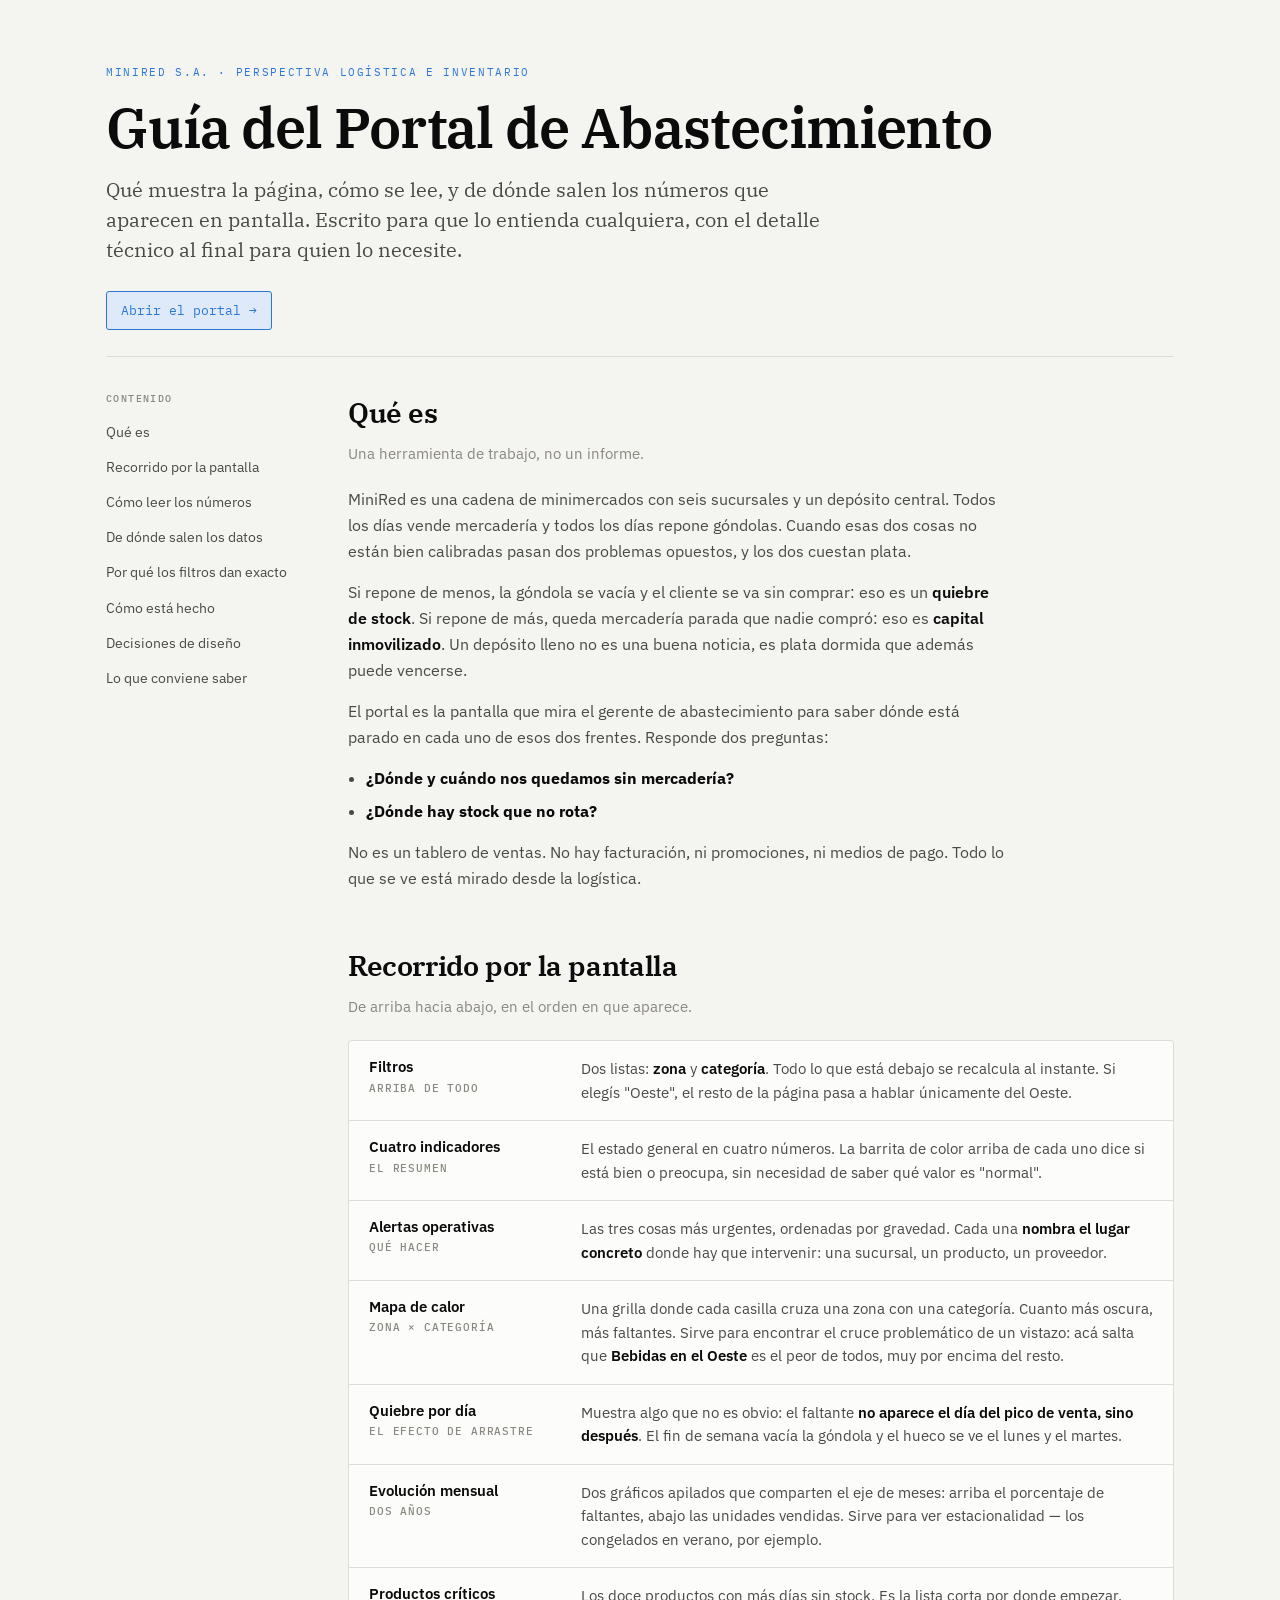
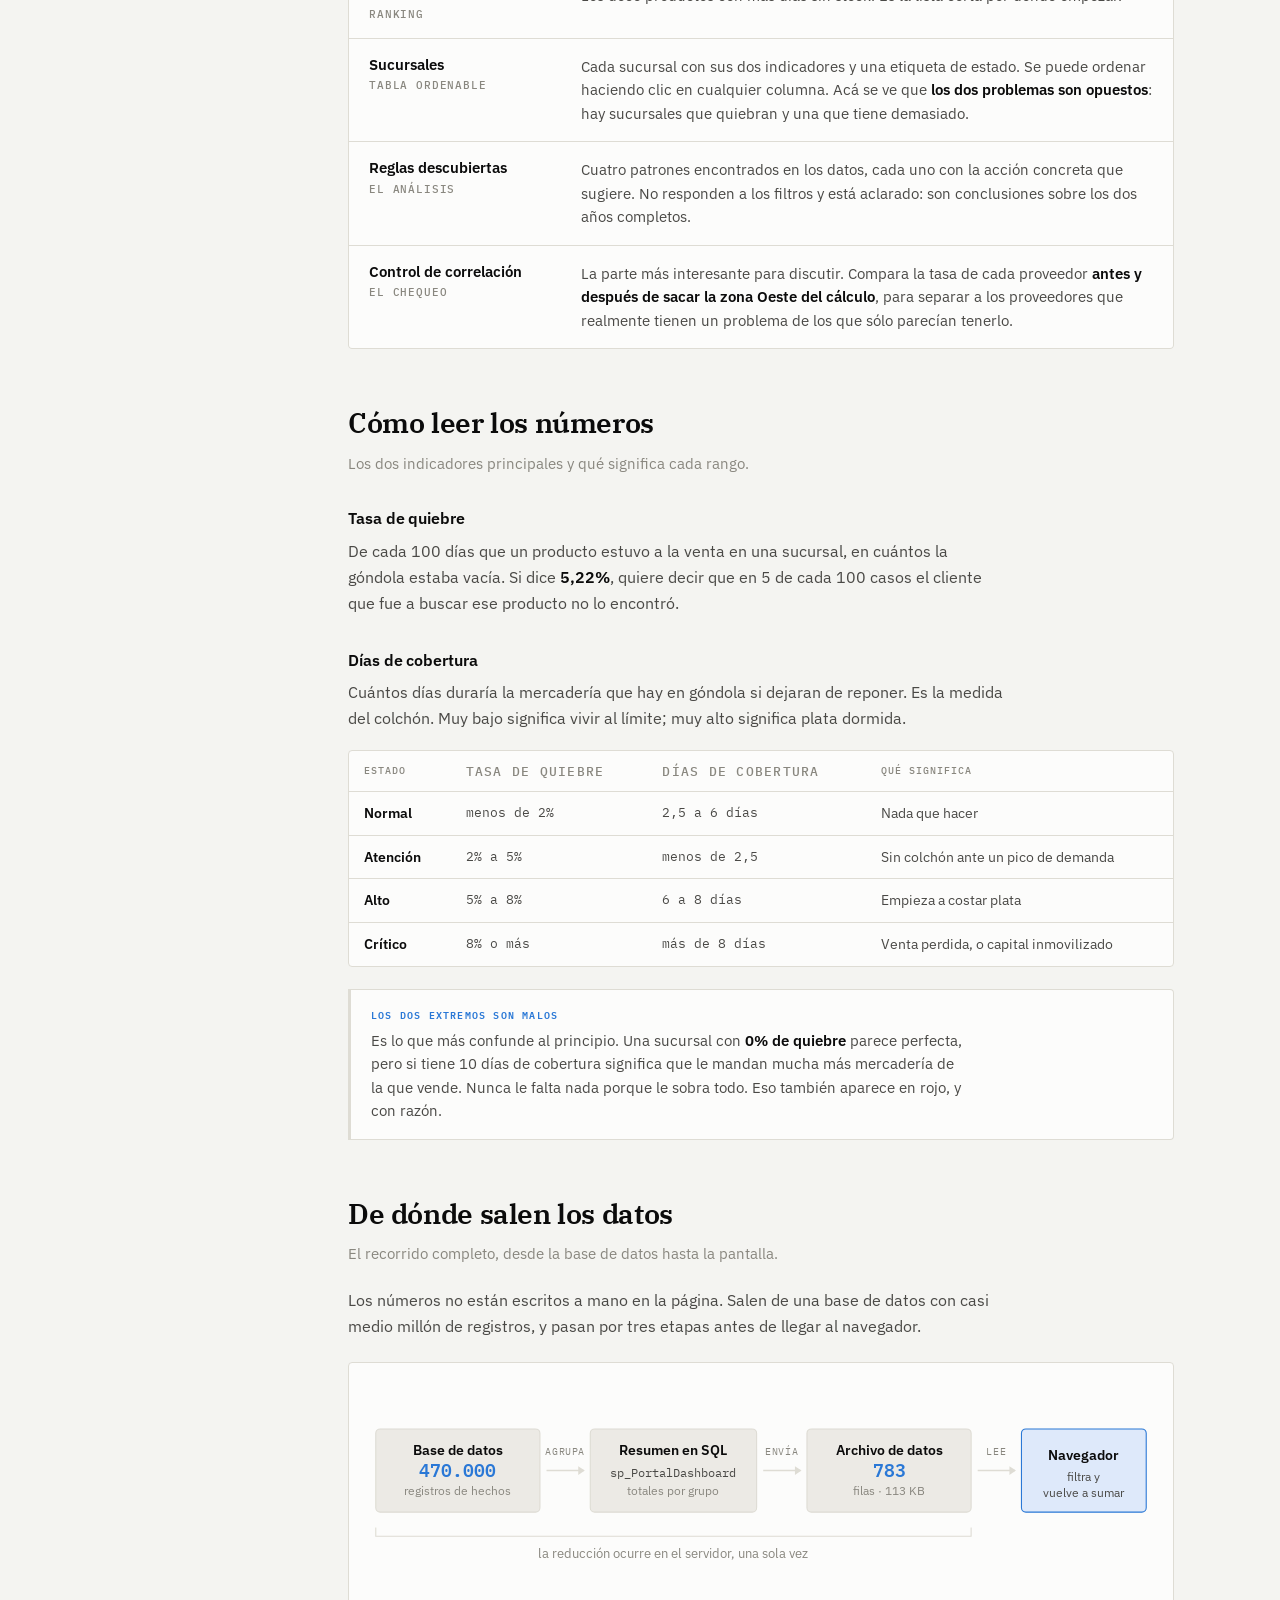
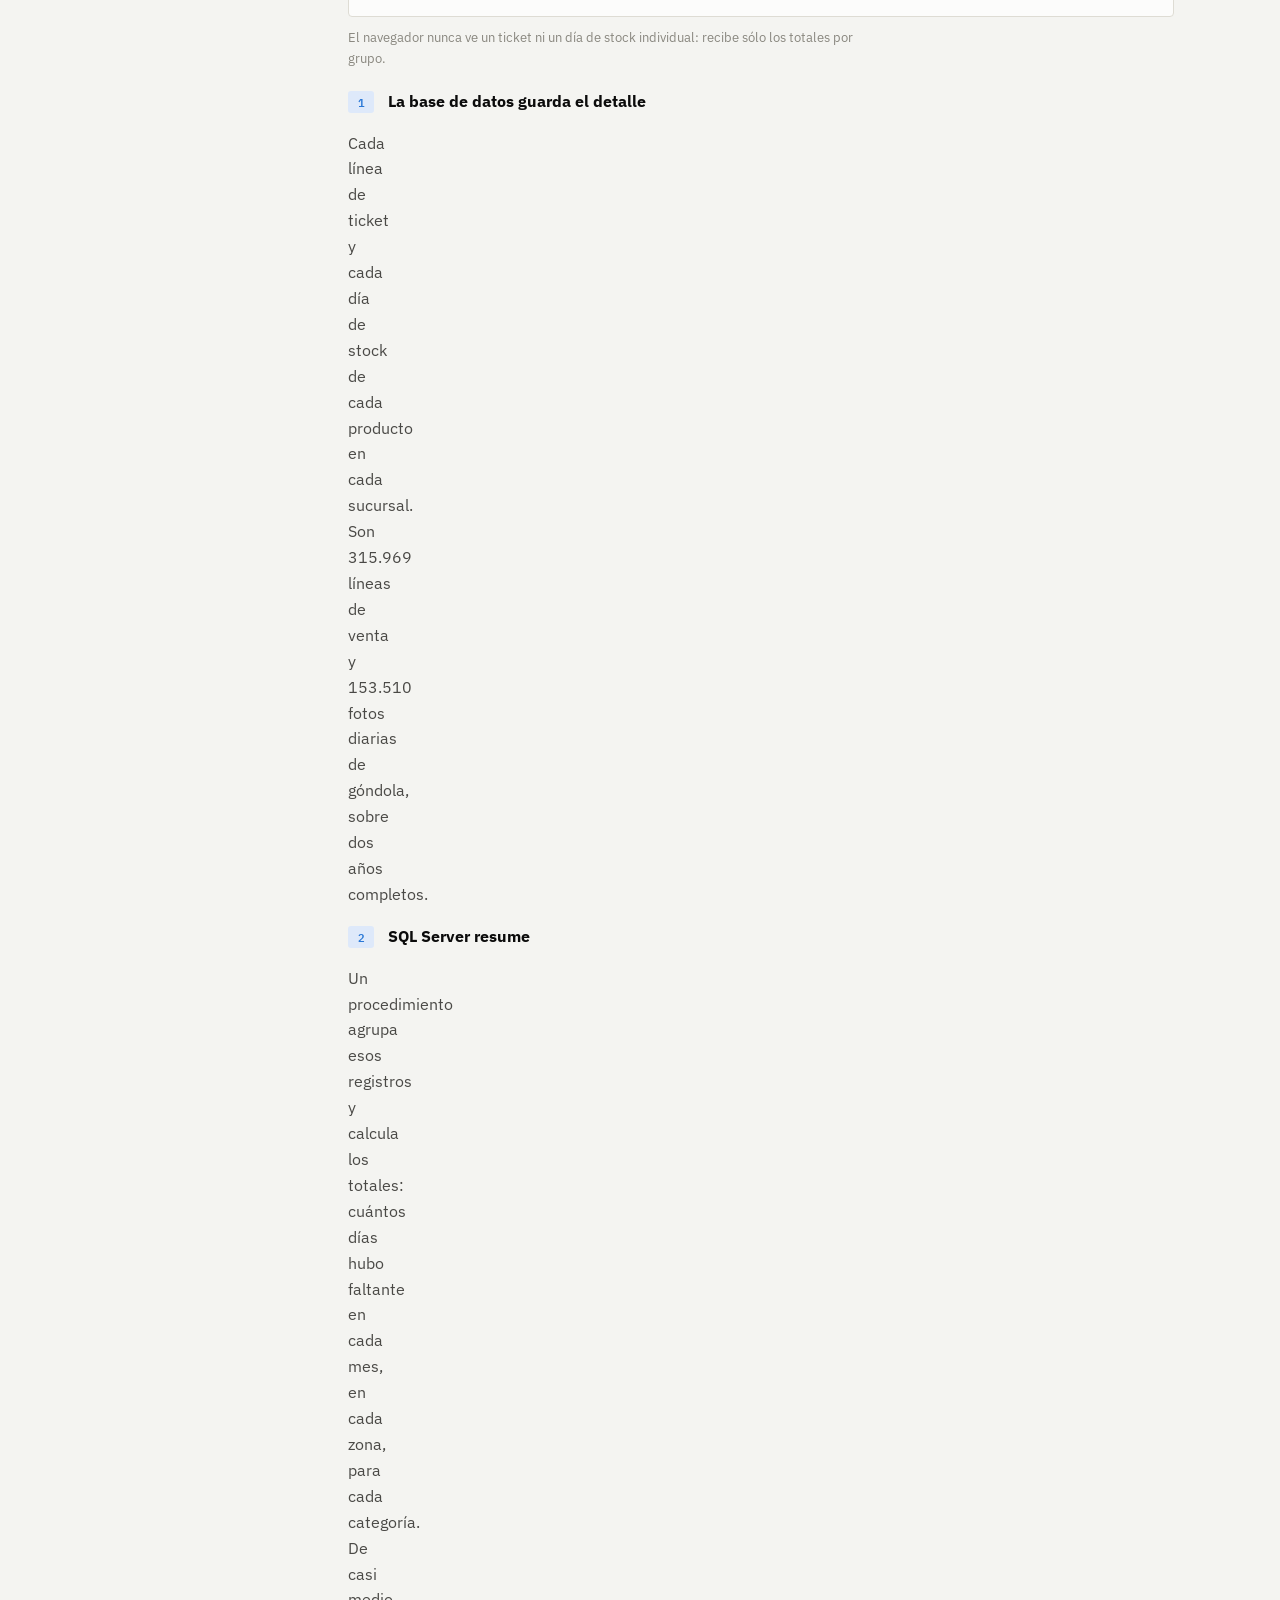
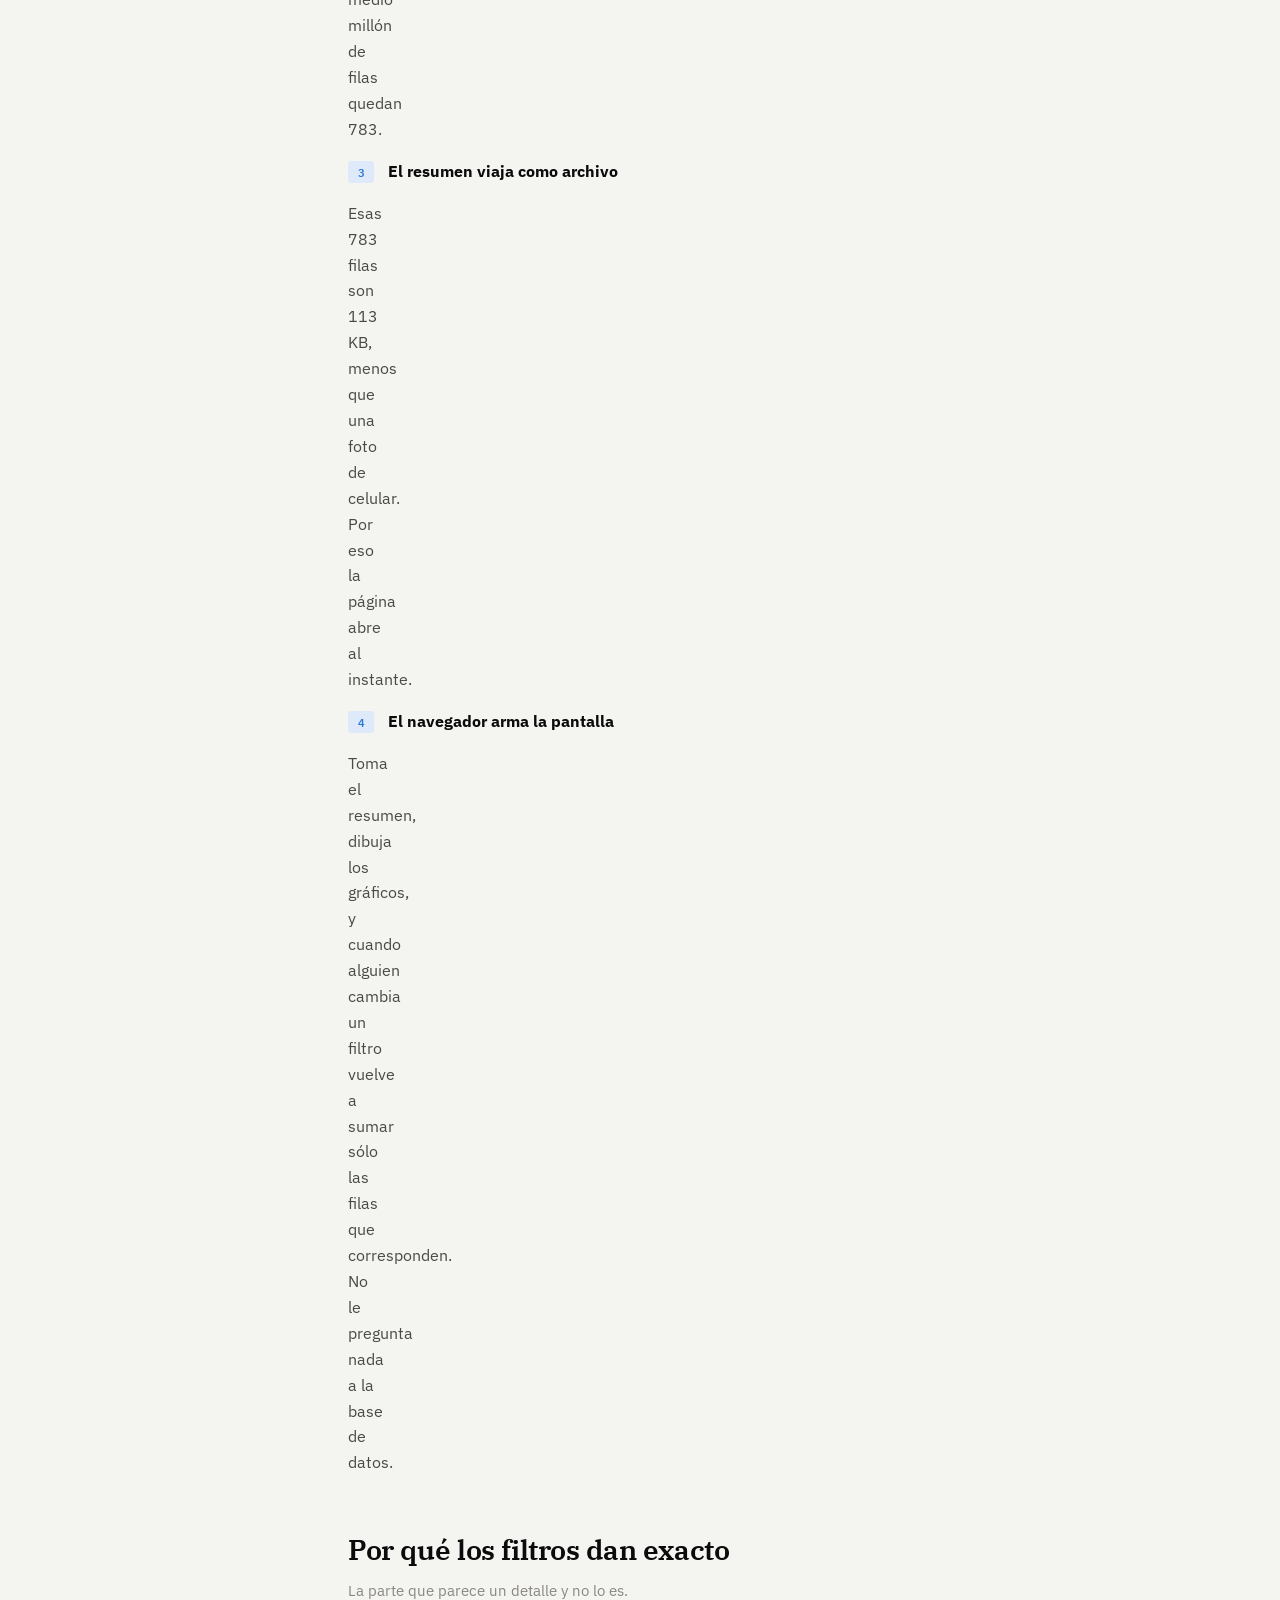
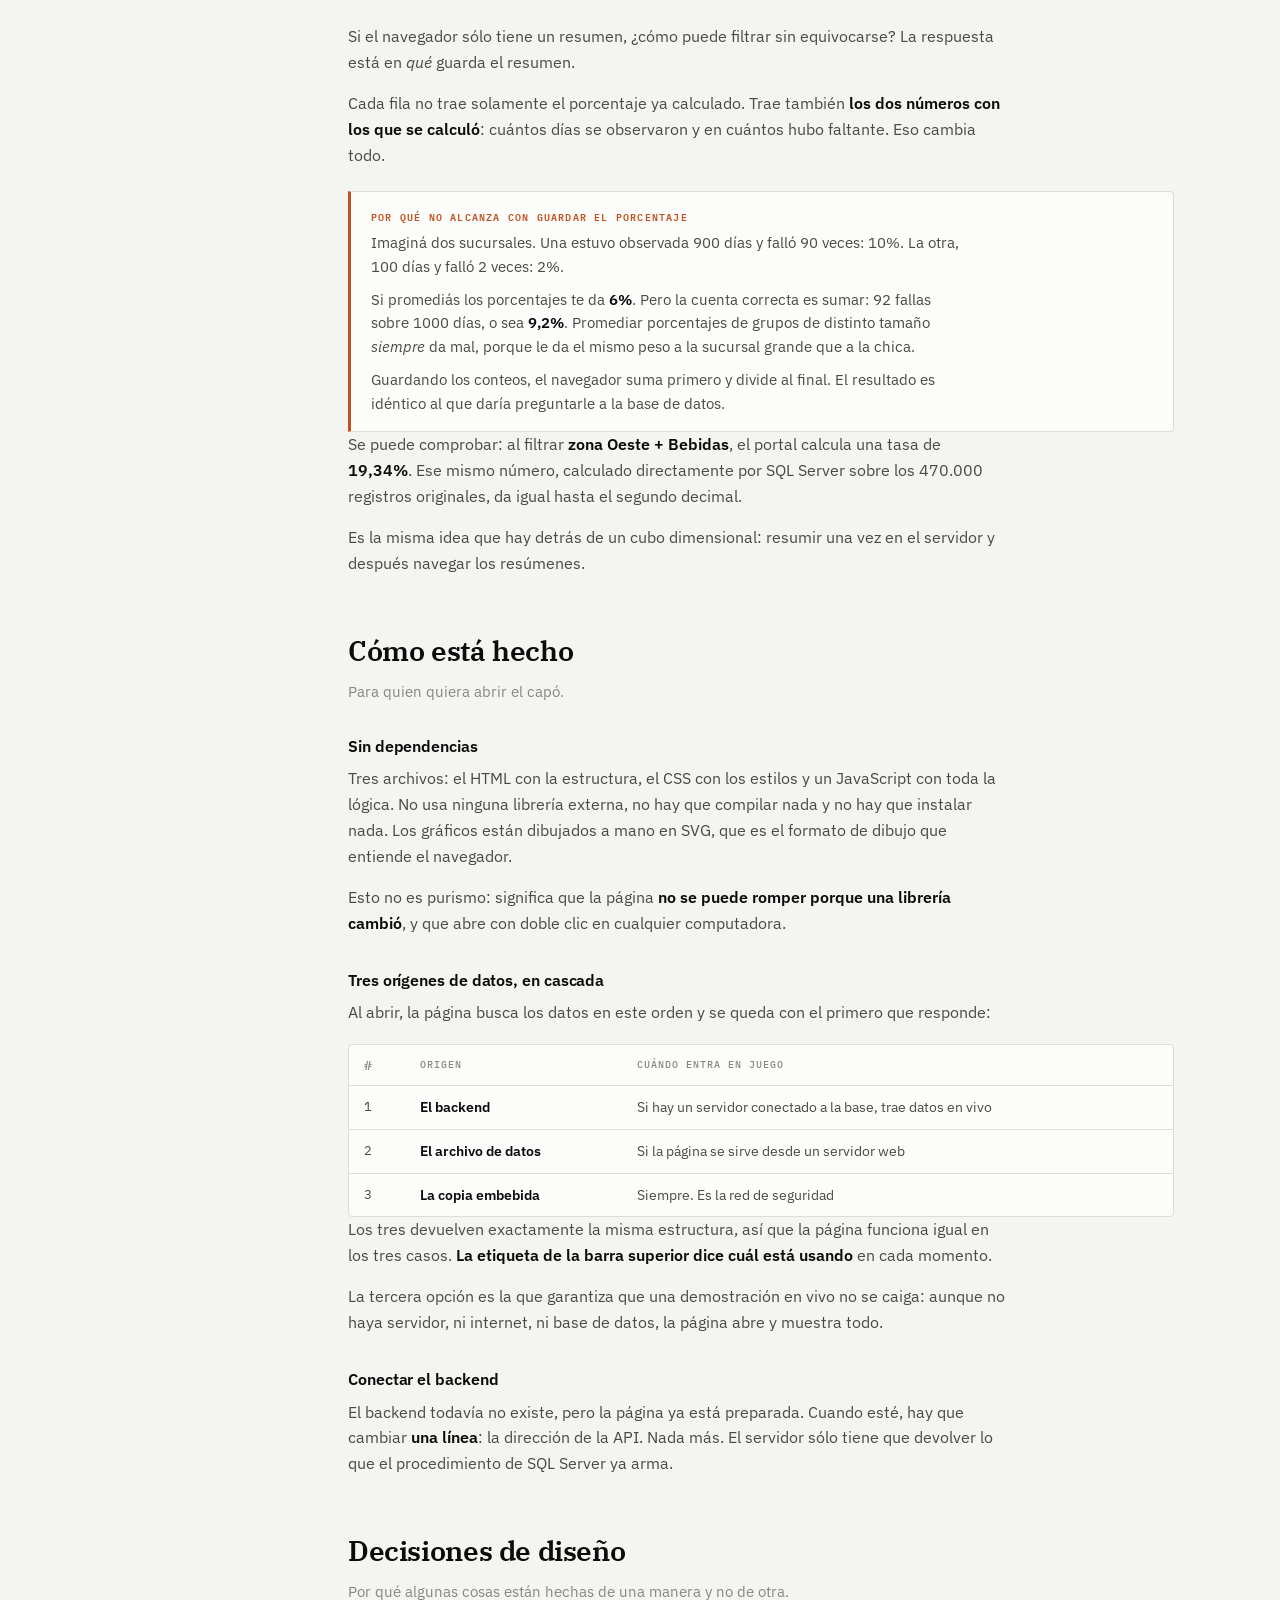
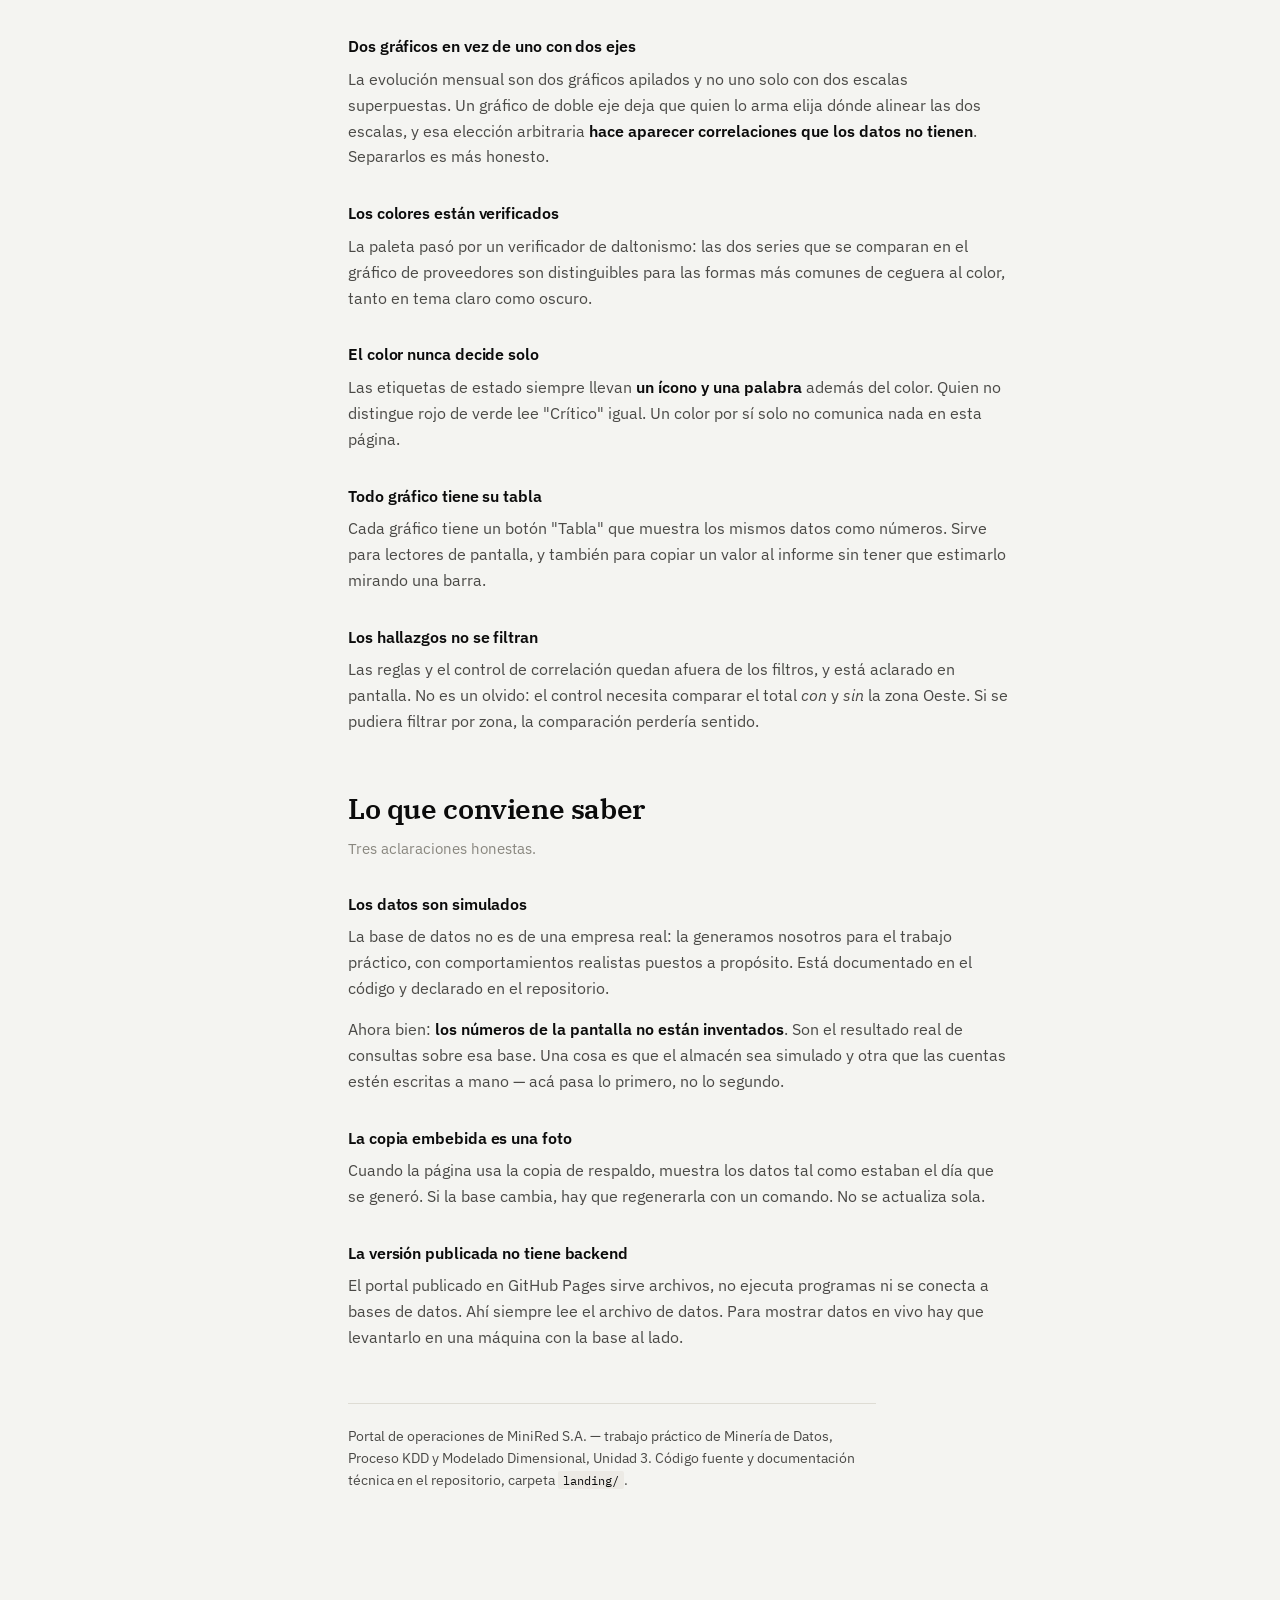
==== docs/guia-portal.html @ 3367c7c2 "Guía del portal para lectores no técnicos Documento que explica qué muestra el portal, cómo se leen " ====
<!doctype html>
<html lang="es">
<head>
<meta charset="utf-8">
<meta name="viewport" content="width=device-width, initial-scale=1">
<meta name="description" content="Qué es el portal de abastecimiento de MiniRed, cómo se lee y de dónde salen sus números.">
<title>Guía del Portal MiniRed</title>
<link rel="preconnect" href="https://fonts.googleapis.com">
<link rel="preconnect" href="https://fonts.gstatic.com" crossorigin>
<link rel="stylesheet" href="https://fonts.googleapis.com/css2?family=IBM+Plex+Mono:wght@400;500;600&family=IBM+Plex+Sans:wght@400;500;600&family=IBM+Plex+Serif:ital,wght@0,400;0,600;1,400&display=swap">

<style>
:root{
  color-scheme: light;
  --plane:#f4f4f1;
  --surface:#fcfcfb;
  --surface-2:#eceae5;
  --ink:#0b0b0b;
  --ink-2:#4a4946;
  --muted:#89877f;
  --rule:#dedcd4;
  --accent:#2a78d6;
  --accent-soft:#dee9fa;
  --warm:#c2521f;
  --warm-soft:#f8e4da;
  --good:#0b7d3f;
  --serif:"IBM Plex Serif",Georgia,serif;
  --sans:"IBM Plex Sans",system-ui,-apple-system,"Segoe UI",sans-serif;
  --mono:"IBM Plex Mono",ui-monospace,Consolas,monospace;
}
@media (prefers-color-scheme:dark){
  :root:not([data-theme="light"]){
    color-scheme: dark;
    --plane:#0d0d0d;
    --surface:#1a1a19;
    --surface-2:#242422;
    --ink:#f6f6f4;
    --ink-2:#c3c2b7;
    --muted:#8d8b83;
    --rule:#2e2e2b;
    --accent:#5b9bea;
    --accent-soft:#152a44;
    --warm:#e8875c;
    --warm-soft:#332016;
    --good:#4cbb7a;
  }
}
:root[data-theme="dark"]{
  color-scheme: dark;
  --plane:#0d0d0d;
  --surface:#1a1a19;
  --surface-2:#242422;
  --ink:#f6f6f4;
  --ink-2:#c3c2b7;
  --muted:#8d8b83;
  --rule:#2e2e2b;
  --accent:#5b9bea;
  --accent-soft:#152a44;
  --warm:#e8875c;
  --warm-soft:#332016;
  --good:#4cbb7a;
}

*{box-sizing:border-box}
body{background:var(--plane);color:var(--ink);font-family:var(--sans);font-size:16px;line-height:1.62;-webkit-font-smoothing:antialiased}
@media (prefers-reduced-motion:reduce){*{transition-duration:.001ms!important;animation-duration:.001ms!important}}

.page{max-width:1120px;margin:0 auto;padding:0 26px 90px}
.cols{display:grid;grid-template-columns:186px minmax(0,1fr);gap:56px;align-items:start}
@media (max-width:940px){.cols{grid-template-columns:1fr;gap:24px}}

/* ---------- portada ---------- */
.hero{padding:56px 0 26px;border-bottom:1px solid var(--rule);margin-bottom:34px}
.kicker{font-family:var(--mono);font-size:11px;letter-spacing:.15em;text-transform:uppercase;color:var(--accent);margin:0 0 16px}
h1{font-family:var(--serif);font-weight:600;font-size:clamp(2.2rem,5.4vw,3.5rem);line-height:1.05;letter-spacing:-.02em;margin:0 0 18px;text-wrap:balance}
.lede{font-family:var(--serif);font-size:1.22rem;line-height:1.55;color:var(--ink-2);max-width:60ch;margin:0 0 26px}
.herolink{display:inline-flex;align-items:center;gap:9px;font-family:var(--mono);font-size:13px;color:var(--accent);text-decoration:none;border:1px solid var(--accent);border-radius:3px;padding:8px 14px;background:var(--accent-soft)}
.herolink:hover{background:var(--accent);color:#fff}
.herolink:focus-visible{outline:2px solid var(--accent);outline-offset:3px}

/* ---------- índice ---------- */
nav.toc{position:sticky;top:22px}
@media (max-width:940px){nav.toc{position:static;background:var(--surface);border:1px solid var(--rule);border-radius:4px;padding:16px 18px}}
nav.toc h2{font-family:var(--mono);font-size:10px;letter-spacing:.14em;text-transform:uppercase;color:var(--muted);margin:0 0 12px;font-weight:500}
nav.toc ol{list-style:none;margin:0;padding:0;display:flex;flex-direction:column;gap:3px}
nav.toc a{display:block;font-size:13.5px;line-height:1.35;color:var(--ink-2);text-decoration:none;padding:3px 0}
nav.toc a:hover{color:var(--accent)}
nav.toc a:focus-visible{outline:2px solid var(--accent);outline-offset:2px}

/* ---------- prosa ---------- */
section{margin:0 0 52px;scroll-margin-top:22px}
h2{font-family:var(--serif);font-weight:600;font-size:1.72rem;letter-spacing:-.014em;margin:0 0 6px;text-wrap:balance}
h3{font-size:1.02rem;font-weight:600;margin:30px 0 7px;letter-spacing:-.005em}
p{max-width:66ch;margin:0 0 15px;color:var(--ink-2)}
p strong{color:var(--ink);font-weight:600}
.sub{color:var(--muted);font-size:14.5px;margin:0 0 22px;max-width:66ch}
ul,ol.plain{max-width:66ch;padding-left:1.15em;margin:0 0 15px}
li{margin:0 0 8px;color:var(--ink-2)}
li strong{color:var(--ink)}
code{font-family:var(--mono);font-size:.86em;background:var(--surface-2);padding:1.5px 5px;border-radius:2px;color:var(--ink)}
em{font-style:italic}

/* ---------- tarjetas de recorrido ---------- */
.walk{display:flex;flex-direction:column;gap:1px;background:var(--rule);border:1px solid var(--rule);border-radius:4px;overflow:hidden;margin:20px 0 0}
.walk-item{background:var(--surface);padding:16px 20px;display:grid;grid-template-columns:190px minmax(0,1fr);gap:22px}
@media (max-width:720px){.walk-item{grid-template-columns:1fr;gap:6px}}
.walk-name{font-weight:600;font-size:14.5px;color:var(--ink);line-height:1.4}
.walk-name span{display:block;font-family:var(--mono);font-size:10.5px;letter-spacing:.08em;text-transform:uppercase;color:var(--muted);font-weight:500;margin-top:3px}
.walk-desc{font-size:14.5px;color:var(--ink-2);margin:0}
.walk-desc b{color:var(--ink);font-weight:600}

/* ---------- tabla ---------- */
.tablewrap{overflow-x:auto;margin:18px 0 0;border:1px solid var(--rule);border-radius:4px;background:var(--surface)}
table{border-collapse:collapse;width:100%;font-size:14px;min-width:440px}
th{text-align:left;font-family:var(--mono);font-size:10px;letter-spacing:.1em;text-transform:uppercase;color:var(--muted);font-weight:500;padding:10px 15px;border-bottom:1px solid var(--rule);white-space:nowrap}
td{padding:10px 15px;border-bottom:1px solid var(--rule);color:var(--ink-2);vertical-align:top}
tr:last-child td{border-bottom:0}
td.mono,th.mono{font-family:var(--mono);font-size:12.5px;font-variant-numeric:tabular-nums;white-space:nowrap}
td strong{color:var(--ink);font-weight:600}

/* ---------- diagrama ---------- */
figure{margin:22px 0 0;padding:0}
.diagram{background:var(--surface);border:1px solid var(--rule);border-radius:4px;padding:20px 18px 14px;overflow-x:auto}
.diagram svg{display:block;width:100%;min-width:600px;height:auto}
figcaption{font-size:13px;color:var(--muted);margin-top:10px;max-width:66ch}

/* ---------- pasos numerados (sólo donde el orden importa) ---------- */
ol.steps{list-style:none;counter-reset:s;padding:0;margin:20px 0 0;max-width:66ch;display:flex;flex-direction:column;gap:16px}
ol.steps li{counter-increment:s;display:grid;grid-template-columns:26px 1fr;gap:14px;margin:0}
ol.steps li::before{content:counter(s);font-family:var(--mono);font-size:11px;font-weight:600;color:var(--accent);background:var(--accent-soft);border-radius:3px;width:26px;height:22px;display:grid;place-items:center;margin-top:2px}
ol.steps b{color:var(--ink);display:block;margin-bottom:2px}

/* ---------- notas ---------- */
.note{border-left:3px solid var(--accent);background:var(--surface);border:1px solid var(--rule);border-left-width:3px;border-radius:0 4px 4px 0;padding:16px 20px;margin:22px 0 0}
.note.warm{border-left-color:var(--warm)}
.note-label{display:block;font-family:var(--mono);font-size:10px;letter-spacing:.12em;text-transform:uppercase;color:var(--accent);font-weight:600;margin-bottom:7px}
.note.warm .note-label{color:var(--warm)}
.note p{margin:0;font-size:14.5px}
.note p+p{margin-top:10px}

/* ---------- cierre ---------- */
footer{margin-top:16px;padding-top:22px;border-top:1px solid var(--rule);font-size:13.5px;color:var(--muted);max-width:66ch}
footer code{font-size:12px}
</style>

</head>
<body>
<div class="page">

<header class="hero">
  <p class="kicker">MiniRed S.A. · Perspectiva Logística e Inventario</p>
  <h1>Guía del Portal de Abastecimiento</h1>
  <p class="lede">Qué muestra la página, cómo se lee, y de dónde salen los números que aparecen en pantalla. Escrito para que lo entienda cualquiera, con el detalle técnico al final para quien lo necesite.</p>
  <a class="herolink" href="https://santiagoskrobacki.github.io/TP_MiniRedBaseDeDatos/landing/" target="_blank" rel="noopener">Abrir el portal →</a>
</header>

<div class="cols">

<nav class="toc">
  <h2>Contenido</h2>
  <ol>
    <li><a href="#que-es">Qué es</a></li>
    <li><a href="#pantalla">Recorrido por la pantalla</a></li>
    <li><a href="#leer">Cómo leer los números</a></li>
    <li><a href="#datos">De dónde salen los datos</a></li>
    <li><a href="#filtros">Por qué los filtros dan exacto</a></li>
    <li><a href="#adentro">Cómo está hecho</a></li>
    <li><a href="#decisiones">Decisiones de diseño</a></li>
    <li><a href="#limites">Lo que conviene saber</a></li>
  </ol>
</nav>

<main>

<section id="que-es">
  <h2>Qué es</h2>
  <p class="sub">Una herramienta de trabajo, no un informe.</p>

  <p>MiniRed es una cadena de minimercados con seis sucursales y un depósito central. Todos los días vende mercadería y todos los días repone góndolas. Cuando esas dos cosas no están bien calibradas pasan dos problemas opuestos, y los dos cuestan plata.</p>

  <p>Si repone de menos, la góndola se vacía y el cliente se va sin comprar: eso es un <strong>quiebre de stock</strong>. Si repone de más, queda mercadería parada que nadie compró: eso es <strong>capital inmovilizado</strong>. Un depósito lleno no es una buena noticia, es plata dormida que además puede vencerse.</p>

  <p>El portal es la pantalla que mira el gerente de abastecimiento para saber dónde está parado en cada uno de esos dos frentes. Responde dos preguntas:</p>

  <ul>
    <li><strong>¿Dónde y cuándo nos quedamos sin mercadería?</strong></li>
    <li><strong>¿Dónde hay stock que no rota?</strong></li>
  </ul>

  <p>No es un tablero de ventas. No hay facturación, ni promociones, ni medios de pago. Todo lo que se ve está mirado desde la logística.</p>
</section>

<section id="pantalla">
  <h2>Recorrido por la pantalla</h2>
  <p class="sub">De arriba hacia abajo, en el orden en que aparece.</p>

  <div class="walk">
    <div class="walk-item">
      <div class="walk-name">Filtros<span>Arriba de todo</span></div>
      <p class="walk-desc">Dos listas: <b>zona</b> y <b>categoría</b>. Todo lo que está debajo se recalcula al instante. Si elegís "Oeste", el resto de la página pasa a hablar únicamente del Oeste.</p>
    </div>
    <div class="walk-item">
      <div class="walk-name">Cuatro indicadores<span>El resumen</span></div>
      <p class="walk-desc">El estado general en cuatro números. La barrita de color arriba de cada uno dice si está bien o preocupa, sin necesidad de saber qué valor es "normal".</p>
    </div>
    <div class="walk-item">
      <div class="walk-name">Alertas operativas<span>Qué hacer</span></div>
      <p class="walk-desc">Las tres cosas más urgentes, ordenadas por gravedad. Cada una <b>nombra el lugar concreto</b> donde hay que intervenir: una sucursal, un producto, un proveedor.</p>
    </div>
    <div class="walk-item">
      <div class="walk-name">Mapa de calor<span>Zona × categoría</span></div>
      <p class="walk-desc">Una grilla donde cada casilla cruza una zona con una categoría. Cuanto más oscura, más faltantes. Sirve para encontrar el cruce problemático de un vistazo: acá salta que <b>Bebidas en el Oeste</b> es el peor de todos, muy por encima del resto.</p>
    </div>
    <div class="walk-item">
      <div class="walk-name">Quiebre por día<span>El efecto de arrastre</span></div>
      <p class="walk-desc">Muestra algo que no es obvio: el faltante <b>no aparece el día del pico de venta, sino después</b>. El fin de semana vacía la góndola y el hueco se ve el lunes y el martes.</p>
    </div>
    <div class="walk-item">
      <div class="walk-name">Evolución mensual<span>Dos años</span></div>
      <p class="walk-desc">Dos gráficos apilados que comparten el eje de meses: arriba el porcentaje de faltantes, abajo las unidades vendidas. Sirve para ver estacionalidad — los congelados en verano, por ejemplo.</p>
    </div>
    <div class="walk-item">
      <div class="walk-name">Productos críticos<span>Ranking</span></div>
      <p class="walk-desc">Los doce productos con más días sin stock. Es la lista corta por donde empezar.</p>
    </div>
    <div class="walk-item">
      <div class="walk-name">Sucursales<span>Tabla ordenable</span></div>
      <p class="walk-desc">Cada sucursal con sus dos indicadores y una etiqueta de estado. Se puede ordenar haciendo clic en cualquier columna. Acá se ve que <b>los dos problemas son opuestos</b>: hay sucursales que quiebran y una que tiene demasiado.</p>
    </div>
    <div class="walk-item">
      <div class="walk-name">Reglas descubiertas<span>El análisis</span></div>
      <p class="walk-desc">Cuatro patrones encontrados en los datos, cada uno con la acción concreta que sugiere. No responden a los filtros y está aclarado: son conclusiones sobre los dos años completos.</p>
    </div>
    <div class="walk-item">
      <div class="walk-name">Control de correlación<span>El chequeo</span></div>
      <p class="walk-desc">La parte más interesante para discutir. Compara la tasa de cada proveedor <b>antes y después de sacar la zona Oeste del cálculo</b>, para separar a los proveedores que realmente tienen un problema de los que sólo parecían tenerlo.</p>
    </div>
  </div>
</section>

<section id="leer">
  <h2>Cómo leer los números</h2>
  <p class="sub">Los dos indicadores principales y qué significa cada rango.</p>

  <h3>Tasa de quiebre</h3>
  <p>De cada 100 días que un producto estuvo a la venta en una sucursal, en cuántos la góndola estaba vacía. Si dice <strong>5,22%</strong>, quiere decir que en 5 de cada 100 casos el cliente que fue a buscar ese producto no lo encontró.</p>

  <h3>Días de cobertura</h3>
  <p>Cuántos días duraría la mercadería que hay en góndola si dejaran de reponer. Es la medida del colchón. Muy bajo significa vivir al límite; muy alto significa plata dormida.</p>

  <div class="tablewrap">
    <table>
      <thead>
        <tr><th>Estado</th><th class="mono">Tasa de quiebre</th><th class="mono">Días de cobertura</th><th>Qué significa</th></tr>
      </thead>
      <tbody>
        <tr><td><strong>Normal</strong></td><td class="mono">menos de 2%</td><td class="mono">2,5 a 6 días</td><td>Nada que hacer</td></tr>
        <tr><td><strong>Atención</strong></td><td class="mono">2% a 5%</td><td class="mono">menos de 2,5</td><td>Sin colchón ante un pico de demanda</td></tr>
        <tr><td><strong>Alto</strong></td><td class="mono">5% a 8%</td><td class="mono">6 a 8 días</td><td>Empieza a costar plata</td></tr>
        <tr><td><strong>Crítico</strong></td><td class="mono">8% o más</td><td class="mono">más de 8 días</td><td>Venta perdida, o capital inmovilizado</td></tr>
      </tbody>
    </table>
  </div>

  <div class="note">
    <span class="note-label">Los dos extremos son malos</span>
    <p>Es lo que más confunde al principio. Una sucursal con <strong>0% de quiebre</strong> parece perfecta, pero si tiene 10 días de cobertura significa que le mandan mucha más mercadería de la que vende. Nunca le falta nada porque le sobra todo. Eso también aparece en rojo, y con razón.</p>
  </div>
</section>

<section id="datos">
  <h2>De dónde salen los datos</h2>
  <p class="sub">El recorrido completo, desde la base de datos hasta la pantalla.</p>

  <p>Los números no están escritos a mano en la página. Salen de una base de datos con casi medio millón de registros, y pasan por tres etapas antes de llegar al navegador.</p>

  <figure>
    <div class="diagram">
      <svg viewBox="0 0 720 200" role="img" aria-label="Recorrido de los datos: base de datos, resumen en SQL, archivo JSON y navegador">
        <!-- etapa 1 -->
        <rect x="8" y="42" width="150" height="76" rx="4" fill="var(--surface-2)" stroke="var(--rule)"/>
        <text x="83" y="66" text-anchor="middle" font-family="IBM Plex Sans,sans-serif" font-size="12.5" font-weight="600" fill="var(--ink)">Base de datos</text>
        <text x="83" y="86" text-anchor="middle" font-family="IBM Plex Mono,monospace" font-size="16" font-weight="600" fill="var(--accent)">470.000</text>
        <text x="83" y="102" text-anchor="middle" font-family="IBM Plex Sans,sans-serif" font-size="11" fill="var(--muted)">registros de hechos</text>

        <path d="M164 80 L198 80" stroke="var(--rule)" stroke-width="1.5" fill="none"/>
        <path d="M193 76 L199 80 L193 84 Z" fill="var(--rule)"/>
        <text x="181" y="66" text-anchor="middle" font-family="IBM Plex Mono,monospace" font-size="9" letter-spacing="0.06em" fill="var(--muted)">AGRUPA</text>

        <!-- etapa 2 -->
        <rect x="204" y="42" width="152" height="76" rx="4" fill="var(--surface-2)" stroke="var(--rule)"/>
        <text x="280" y="66" text-anchor="middle" font-family="IBM Plex Sans,sans-serif" font-size="12.5" font-weight="600" fill="var(--ink)">Resumen en SQL</text>
        <text x="280" y="86" text-anchor="middle" font-family="IBM Plex Mono,monospace" font-size="11" fill="var(--ink-2)">sp_PortalDashboard</text>
        <text x="280" y="102" text-anchor="middle" font-family="IBM Plex Sans,sans-serif" font-size="11" fill="var(--muted)">totales por grupo</text>

        <path d="M362 80 L396 80" stroke="var(--rule)" stroke-width="1.5" fill="none"/>
        <path d="M391 76 L397 80 L391 84 Z" fill="var(--rule)"/>
        <text x="379" y="66" text-anchor="middle" font-family="IBM Plex Mono,monospace" font-size="9" letter-spacing="0.06em" fill="var(--muted)">ENVÍA</text>

        <!-- etapa 3 -->
        <rect x="402" y="42" width="150" height="76" rx="4" fill="var(--surface-2)" stroke="var(--rule)"/>
        <text x="477" y="66" text-anchor="middle" font-family="IBM Plex Sans,sans-serif" font-size="12.5" font-weight="600" fill="var(--ink)">Archivo de datos</text>
        <text x="477" y="86" text-anchor="middle" font-family="IBM Plex Mono,monospace" font-size="16" font-weight="600" fill="var(--accent)">783</text>
        <text x="477" y="102" text-anchor="middle" font-family="IBM Plex Sans,sans-serif" font-size="11" fill="var(--muted)">filas · 113 KB</text>

        <path d="M558 80 L592 80" stroke="var(--rule)" stroke-width="1.5" fill="none"/>
        <path d="M587 76 L593 80 L587 84 Z" fill="var(--rule)"/>
        <text x="575" y="66" text-anchor="middle" font-family="IBM Plex Mono,monospace" font-size="9" letter-spacing="0.06em" fill="var(--muted)">LEE</text>

        <!-- etapa 4 -->
        <rect x="598" y="42" width="114" height="76" rx="4" fill="var(--accent-soft)" stroke="var(--accent)"/>
        <text x="655" y="70" text-anchor="middle" font-family="IBM Plex Sans,sans-serif" font-size="12.5" font-weight="600" fill="var(--ink)">Navegador</text>
        <text x="655" y="90" text-anchor="middle" font-family="IBM Plex Sans,sans-serif" font-size="11" fill="var(--ink-2)">filtra y</text>
        <text x="655" y="104" text-anchor="middle" font-family="IBM Plex Sans,sans-serif" font-size="11" fill="var(--ink-2)">vuelve a sumar</text>

        <!-- llaves de reduccion -->
        <path d="M8 132 L8 140 L552 140 L552 132" stroke="var(--rule)" stroke-width="1" fill="none"/>
        <text x="280" y="160" text-anchor="middle" font-family="IBM Plex Sans,sans-serif" font-size="11.5" fill="var(--muted)">la reducción ocurre en el servidor, una sola vez</text>
      </svg>
    </div>
    <figcaption>El navegador nunca ve un ticket ni un día de stock individual: recibe sólo los totales por grupo.</figcaption>
  </figure>

  <ol class="steps">
    <li><b>La base de datos guarda el detalle</b> Cada línea de ticket y cada día de stock de cada producto en cada sucursal. Son 315.969 líneas de venta y 153.510 fotos diarias de góndola, sobre dos años completos.</li>
    <li><b>SQL Server resume</b> Un procedimiento agrupa esos registros y calcula los totales: cuántos días hubo faltante en cada mes, en cada zona, para cada categoría. De casi medio millón de filas quedan 783.</li>
    <li><b>El resumen viaja como archivo</b> Esas 783 filas son 113 KB, menos que una foto de celular. Por eso la página abre al instante.</li>
    <li><b>El navegador arma la pantalla</b> Toma el resumen, dibuja los gráficos, y cuando alguien cambia un filtro vuelve a sumar sólo las filas que corresponden. No le pregunta nada a la base de datos.</li>
  </ol>
</section>

<section id="filtros">
  <h2>Por qué los filtros dan exacto</h2>
  <p class="sub">La parte que parece un detalle y no lo es.</p>

  <p>Si el navegador sólo tiene un resumen, ¿cómo puede filtrar sin equivocarse? La respuesta está en <em>qué</em> guarda el resumen.</p>

  <p>Cada fila no trae solamente el porcentaje ya calculado. Trae también <strong>los dos números con los que se calculó</strong>: cuántos días se observaron y en cuántos hubo faltante. Eso cambia todo.</p>

  <div class="note warm">
    <span class="note-label">Por qué no alcanza con guardar el porcentaje</span>
    <p>Imaginá dos sucursales. Una estuvo observada 900 días y falló 90 veces: 10%. La otra, 100 días y falló 2 veces: 2%.</p>
    <p>Si promediás los porcentajes te da <strong>6%</strong>. Pero la cuenta correcta es sumar: 92 fallas sobre 1000 días, o sea <strong>9,2%</strong>. Promediar porcentajes de grupos de distinto tamaño <em>siempre</em> da mal, porque le da el mismo peso a la sucursal grande que a la chica.</p>
    <p>Guardando los conteos, el navegador suma primero y divide al final. El resultado es idéntico al que daría preguntarle a la base de datos.</p>
  </div>

  <p>Se puede comprobar: al filtrar <strong>zona Oeste + Bebidas</strong>, el portal calcula una tasa de <strong>19,34%</strong>. Ese mismo número, calculado directamente por SQL Server sobre los 470.000 registros originales, da igual hasta el segundo decimal.</p>

  <p>Es la misma idea que hay detrás de un cubo dimensional: resumir una vez en el servidor y después navegar los resúmenes.</p>
</section>

<section id="adentro">
  <h2>Cómo está hecho</h2>
  <p class="sub">Para quien quiera abrir el capó.</p>

  <h3>Sin dependencias</h3>
  <p>Tres archivos: el HTML con la estructura, el CSS con los estilos y un JavaScript con toda la lógica. No usa ninguna librería externa, no hay que compilar nada y no hay que instalar nada. Los gráficos están dibujados a mano en SVG, que es el formato de dibujo que entiende el navegador.</p>

  <p>Esto no es purismo: significa que la página <strong>no se puede romper porque una librería cambió</strong>, y que abre con doble clic en cualquier computadora.</p>

  <h3>Tres orígenes de datos, en cascada</h3>
  <p>Al abrir, la página busca los datos en este orden y se queda con el primero que responde:</p>

  <div class="tablewrap">
    <table>
      <thead><tr><th class="mono">#</th><th>Origen</th><th>Cuándo entra en juego</th></tr></thead>
      <tbody>
        <tr><td class="mono">1</td><td><strong>El backend</strong></td><td>Si hay un servidor conectado a la base, trae datos en vivo</td></tr>
        <tr><td class="mono">2</td><td><strong>El archivo de datos</strong></td><td>Si la página se sirve desde un servidor web</td></tr>
        <tr><td class="mono">3</td><td><strong>La copia embebida</strong></td><td>Siempre. Es la red de seguridad</td></tr>
      </tbody>
    </table>
  </div>

  <p>Los tres devuelven exactamente la misma estructura, así que la página funciona igual en los tres casos. <strong>La etiqueta de la barra superior dice cuál está usando</strong> en cada momento.</p>

  <p>La tercera opción es la que garantiza que una demostración en vivo no se caiga: aunque no haya servidor, ni internet, ni base de datos, la página abre y muestra todo.</p>

  <h3>Conectar el backend</h3>
  <p>El backend todavía no existe, pero la página ya está preparada. Cuando esté, hay que cambiar <strong>una línea</strong>: la dirección de la API. Nada más. El servidor sólo tiene que devolver lo que el procedimiento de SQL Server ya arma.</p>
</section>

<section id="decisiones">
  <h2>Decisiones de diseño</h2>
  <p class="sub">Por qué algunas cosas están hechas de una manera y no de otra.</p>

  <h3>Dos gráficos en vez de uno con dos ejes</h3>
  <p>La evolución mensual son dos gráficos apilados y no uno solo con dos escalas superpuestas. Un gráfico de doble eje deja que quien lo arma elija dónde alinear las dos escalas, y esa elección arbitraria <strong>hace aparecer correlaciones que los datos no tienen</strong>. Separarlos es más honesto.</p>

  <h3>Los colores están verificados</h3>
  <p>La paleta pasó por un verificador de daltonismo: las dos series que se comparan en el gráfico de proveedores son distinguibles para las formas más comunes de ceguera al color, tanto en tema claro como oscuro.</p>

  <h3>El color nunca decide solo</h3>
  <p>Las etiquetas de estado siempre llevan <strong>un ícono y una palabra</strong> además del color. Quien no distingue rojo de verde lee "Crítico" igual. Un color por sí solo no comunica nada en esta página.</p>

  <h3>Todo gráfico tiene su tabla</h3>
  <p>Cada gráfico tiene un botón "Tabla" que muestra los mismos datos como números. Sirve para lectores de pantalla, y también para copiar un valor al informe sin tener que estimarlo mirando una barra.</p>

  <h3>Los hallazgos no se filtran</h3>
  <p>Las reglas y el control de correlación quedan afuera de los filtros, y está aclarado en pantalla. No es un olvido: el control necesita comparar el total <em>con</em> y <em>sin</em> la zona Oeste. Si se pudiera filtrar por zona, la comparación perdería sentido.</p>
</section>

<section id="limites">
  <h2>Lo que conviene saber</h2>
  <p class="sub">Tres aclaraciones honestas.</p>

  <h3>Los datos son simulados</h3>
  <p>La base de datos no es de una empresa real: la generamos nosotros para el trabajo práctico, con comportamientos realistas puestos a propósito. Está documentado en el código y declarado en el repositorio.</p>
  <p>Ahora bien: <strong>los números de la pantalla no están inventados</strong>. Son el resultado real de consultas sobre esa base. Una cosa es que el almacén sea simulado y otra que las cuentas estén escritas a mano — acá pasa lo primero, no lo segundo.</p>

  <h3>La copia embebida es una foto</h3>
  <p>Cuando la página usa la copia de respaldo, muestra los datos tal como estaban el día que se generó. Si la base cambia, hay que regenerarla con un comando. No se actualiza sola.</p>

  <h3>La versión publicada no tiene backend</h3>
  <p>El portal publicado en GitHub Pages sirve archivos, no ejecuta programas ni se conecta a bases de datos. Ahí siempre lee el archivo de datos. Para mostrar datos en vivo hay que levantarlo en una máquina con la base al lado.</p>
</section>

<footer>
  <p>Portal de operaciones de MiniRed S.A. — trabajo práctico de Minería de Datos, Proceso KDD y Modelado Dimensional, Unidad 3. Código fuente y documentación técnica en el repositorio, carpeta <code>landing/</code>.</p>
</footer>

</main>
</div>
</div>

</body>
</html>
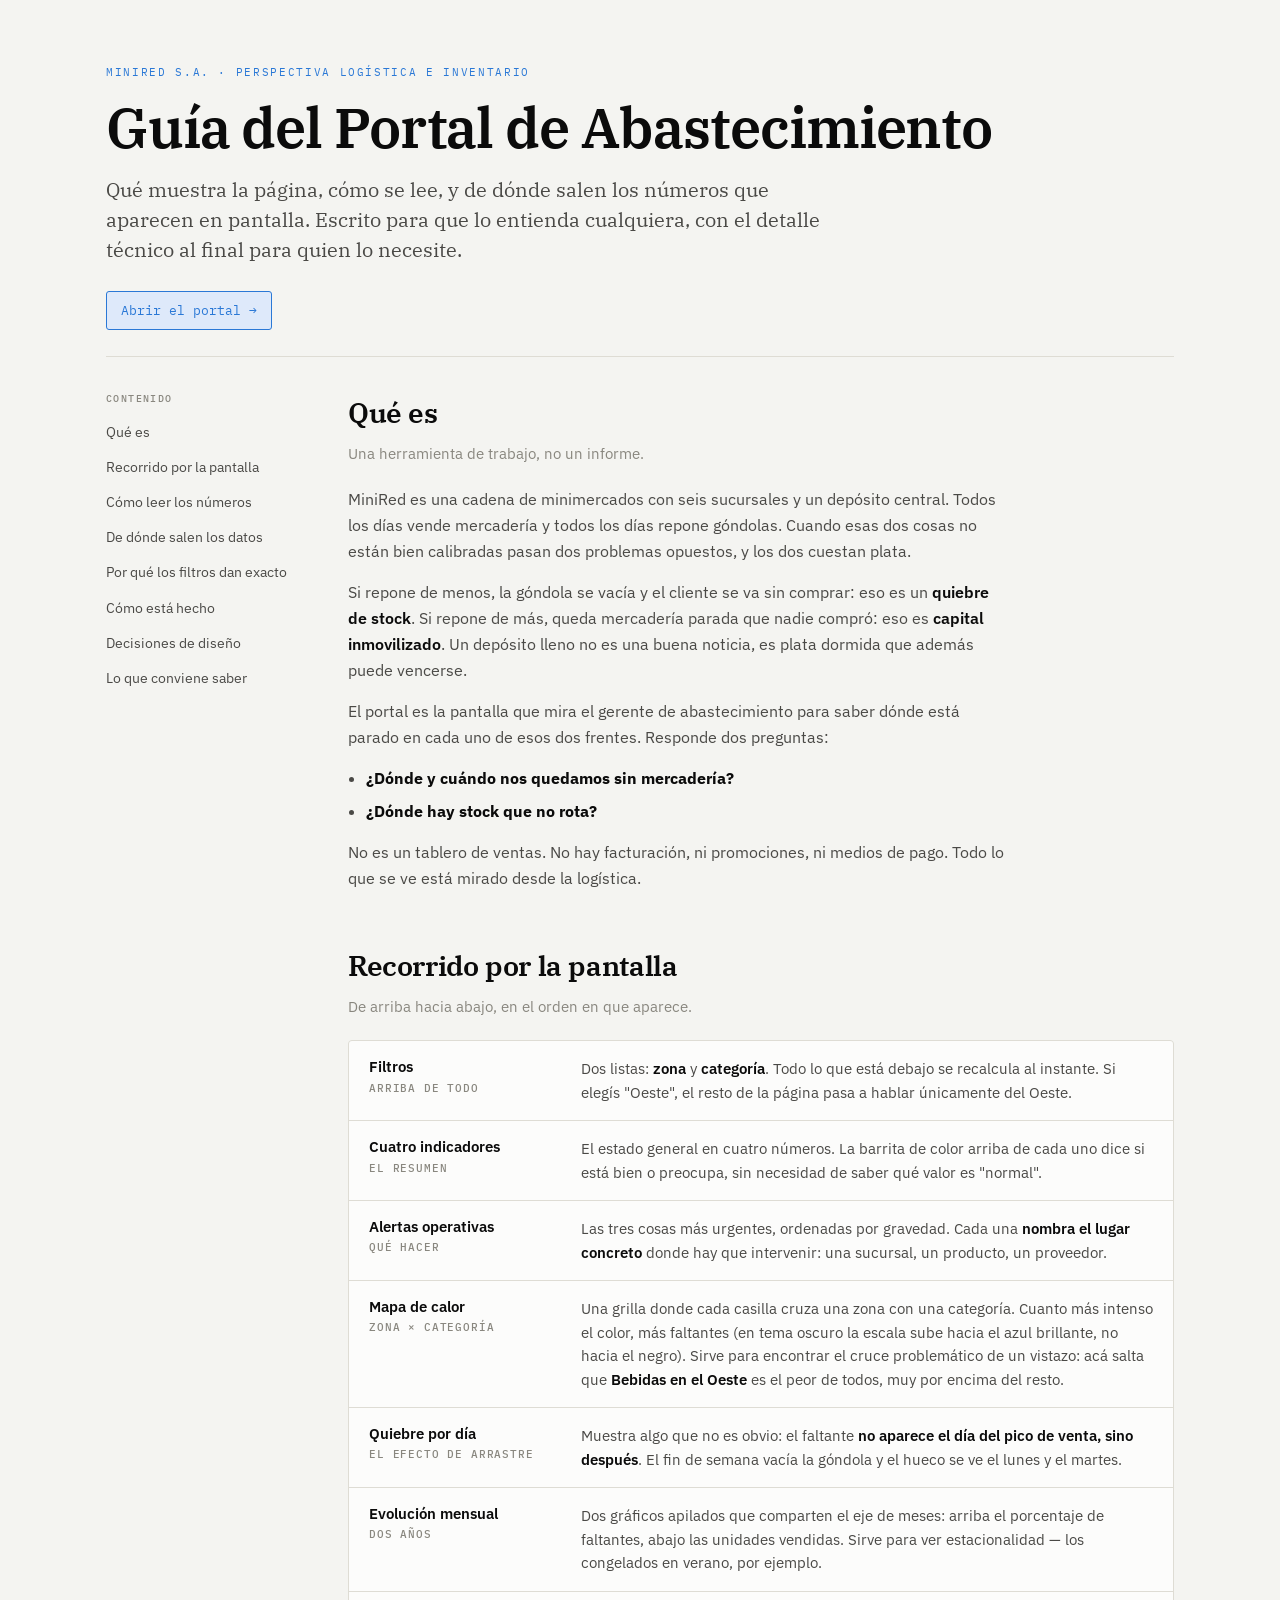
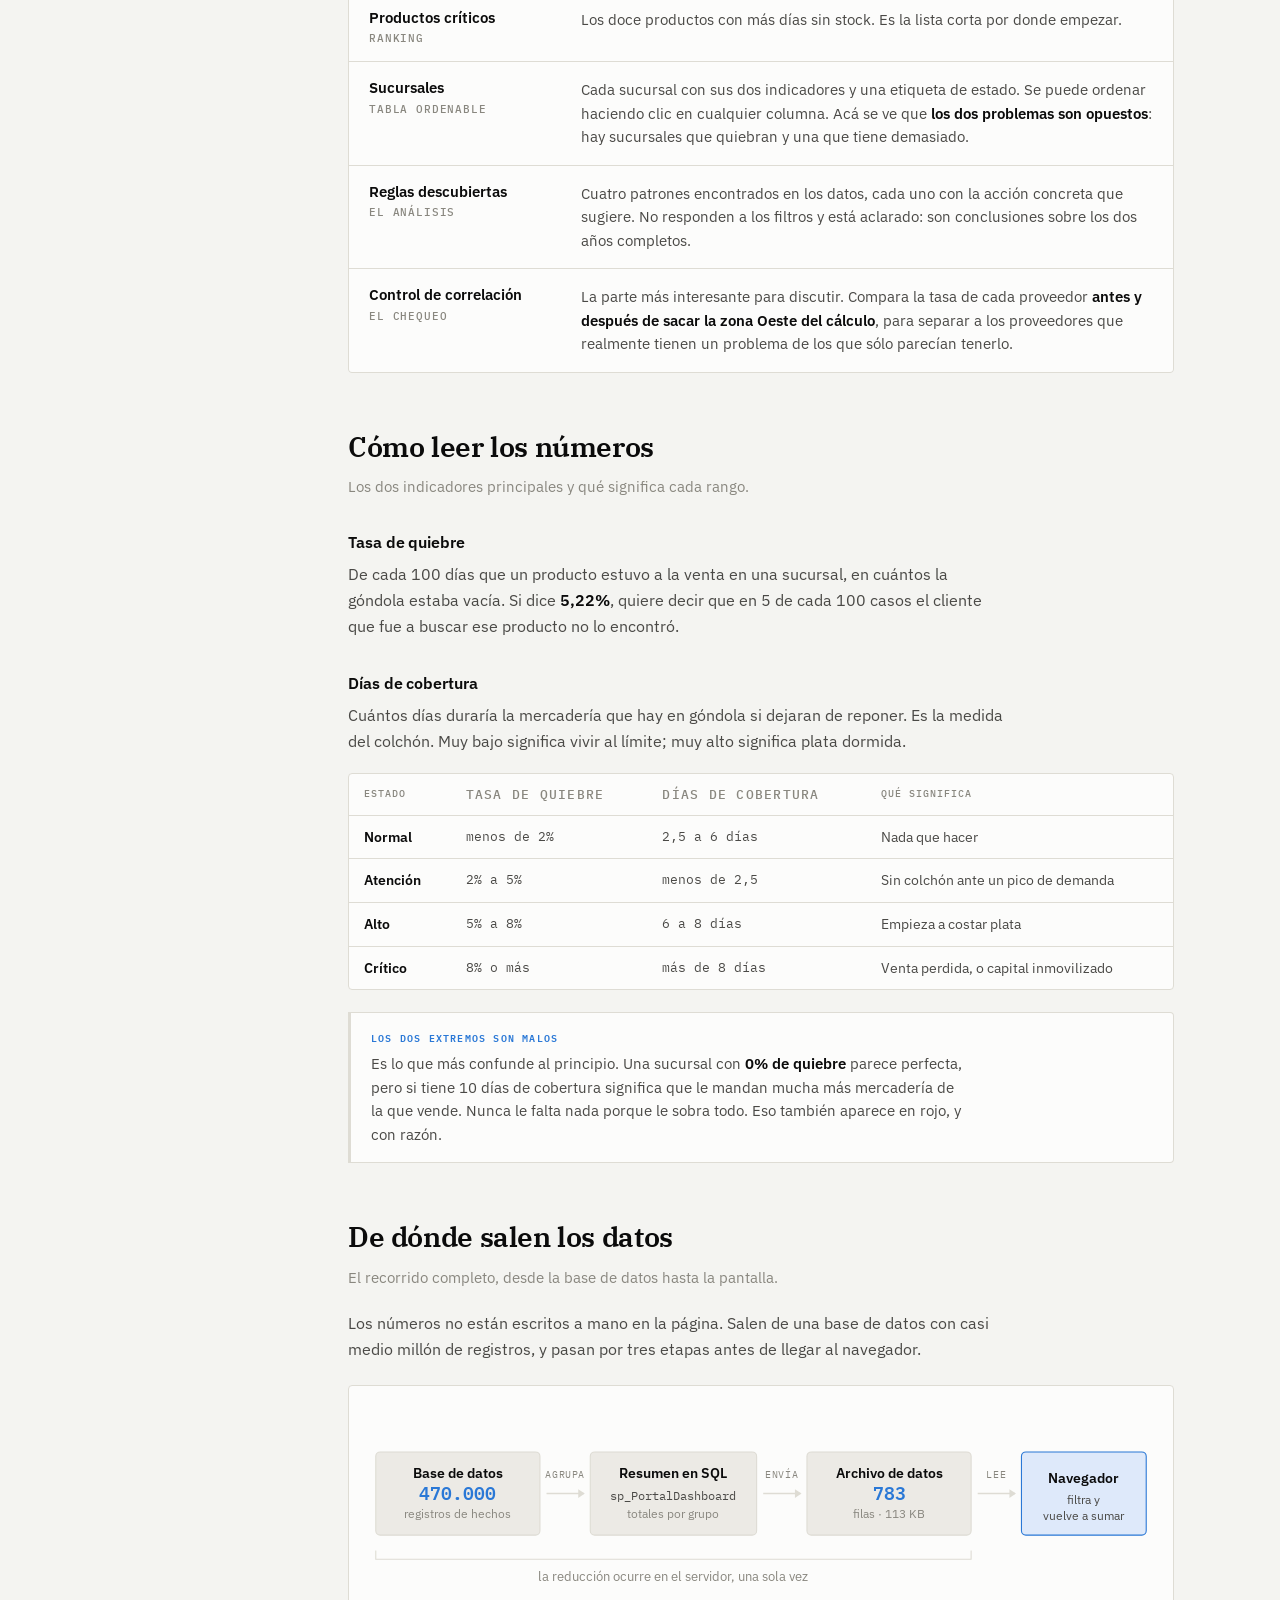
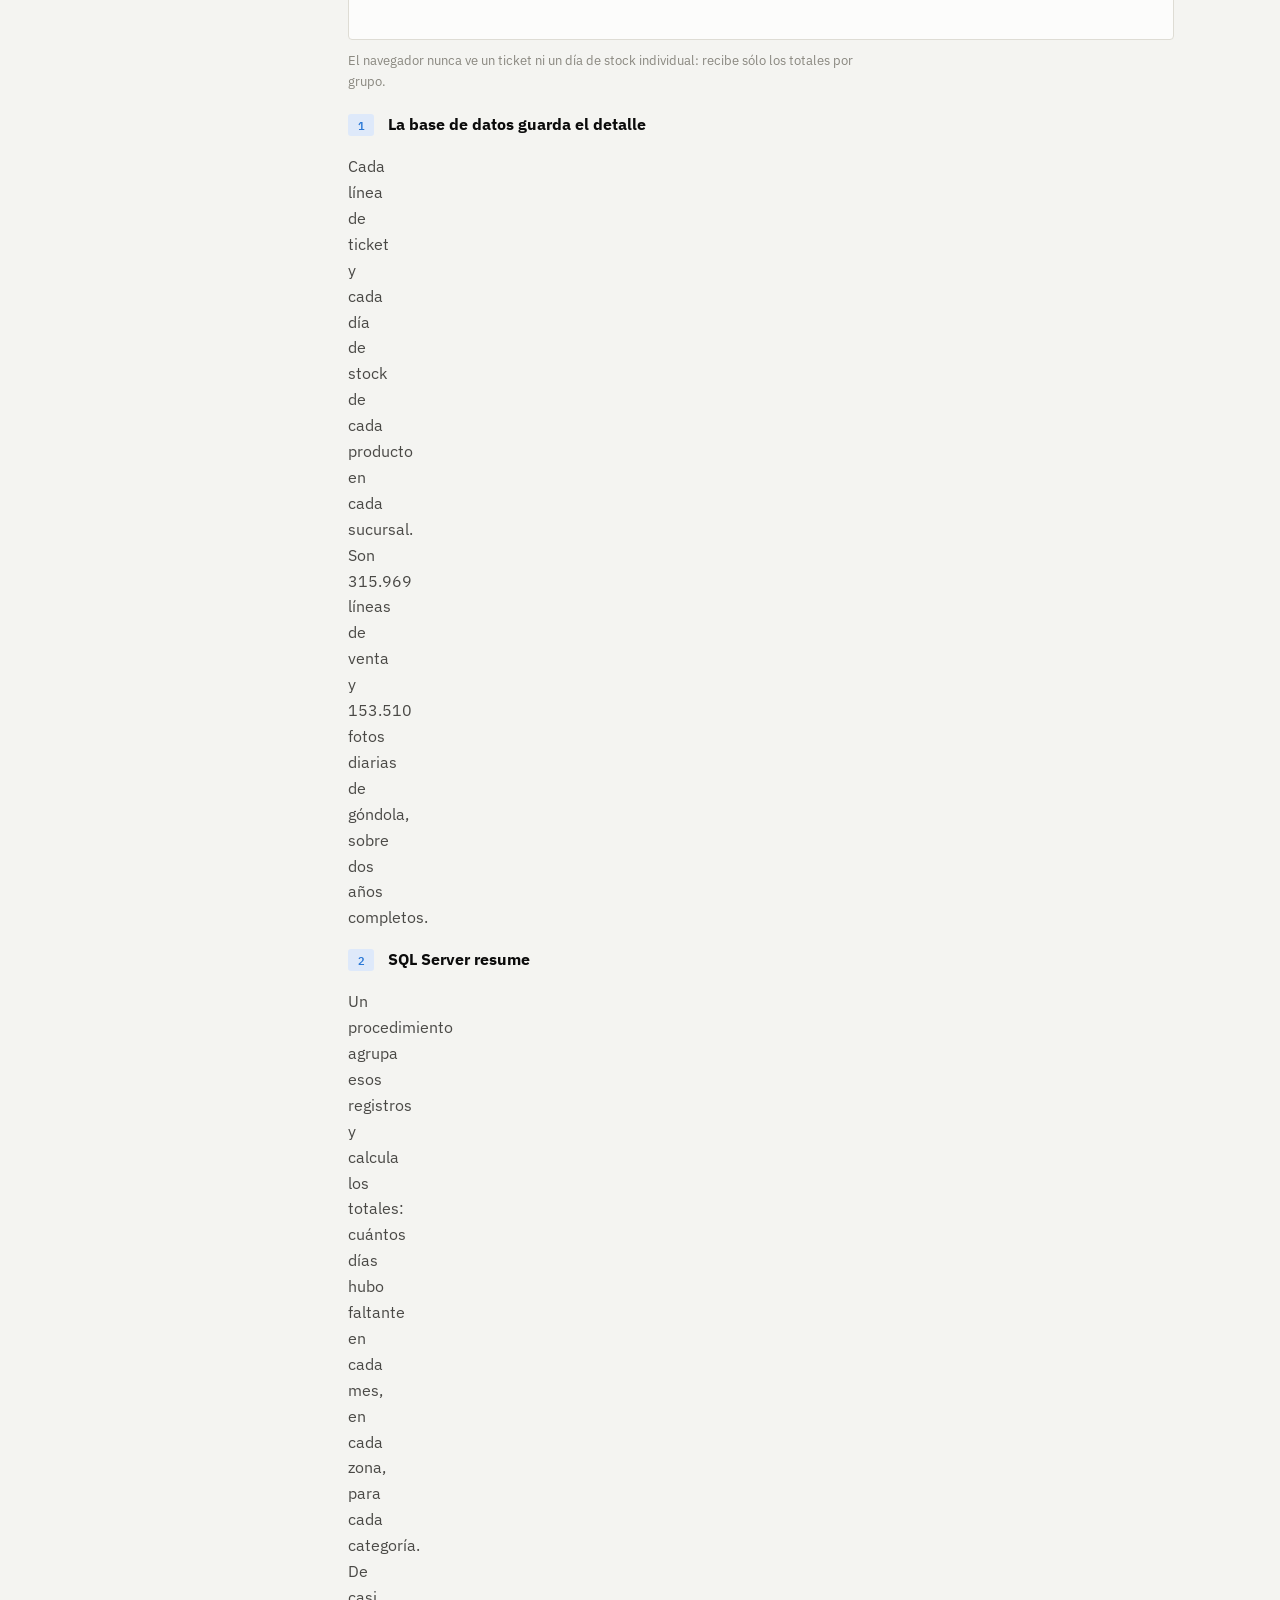
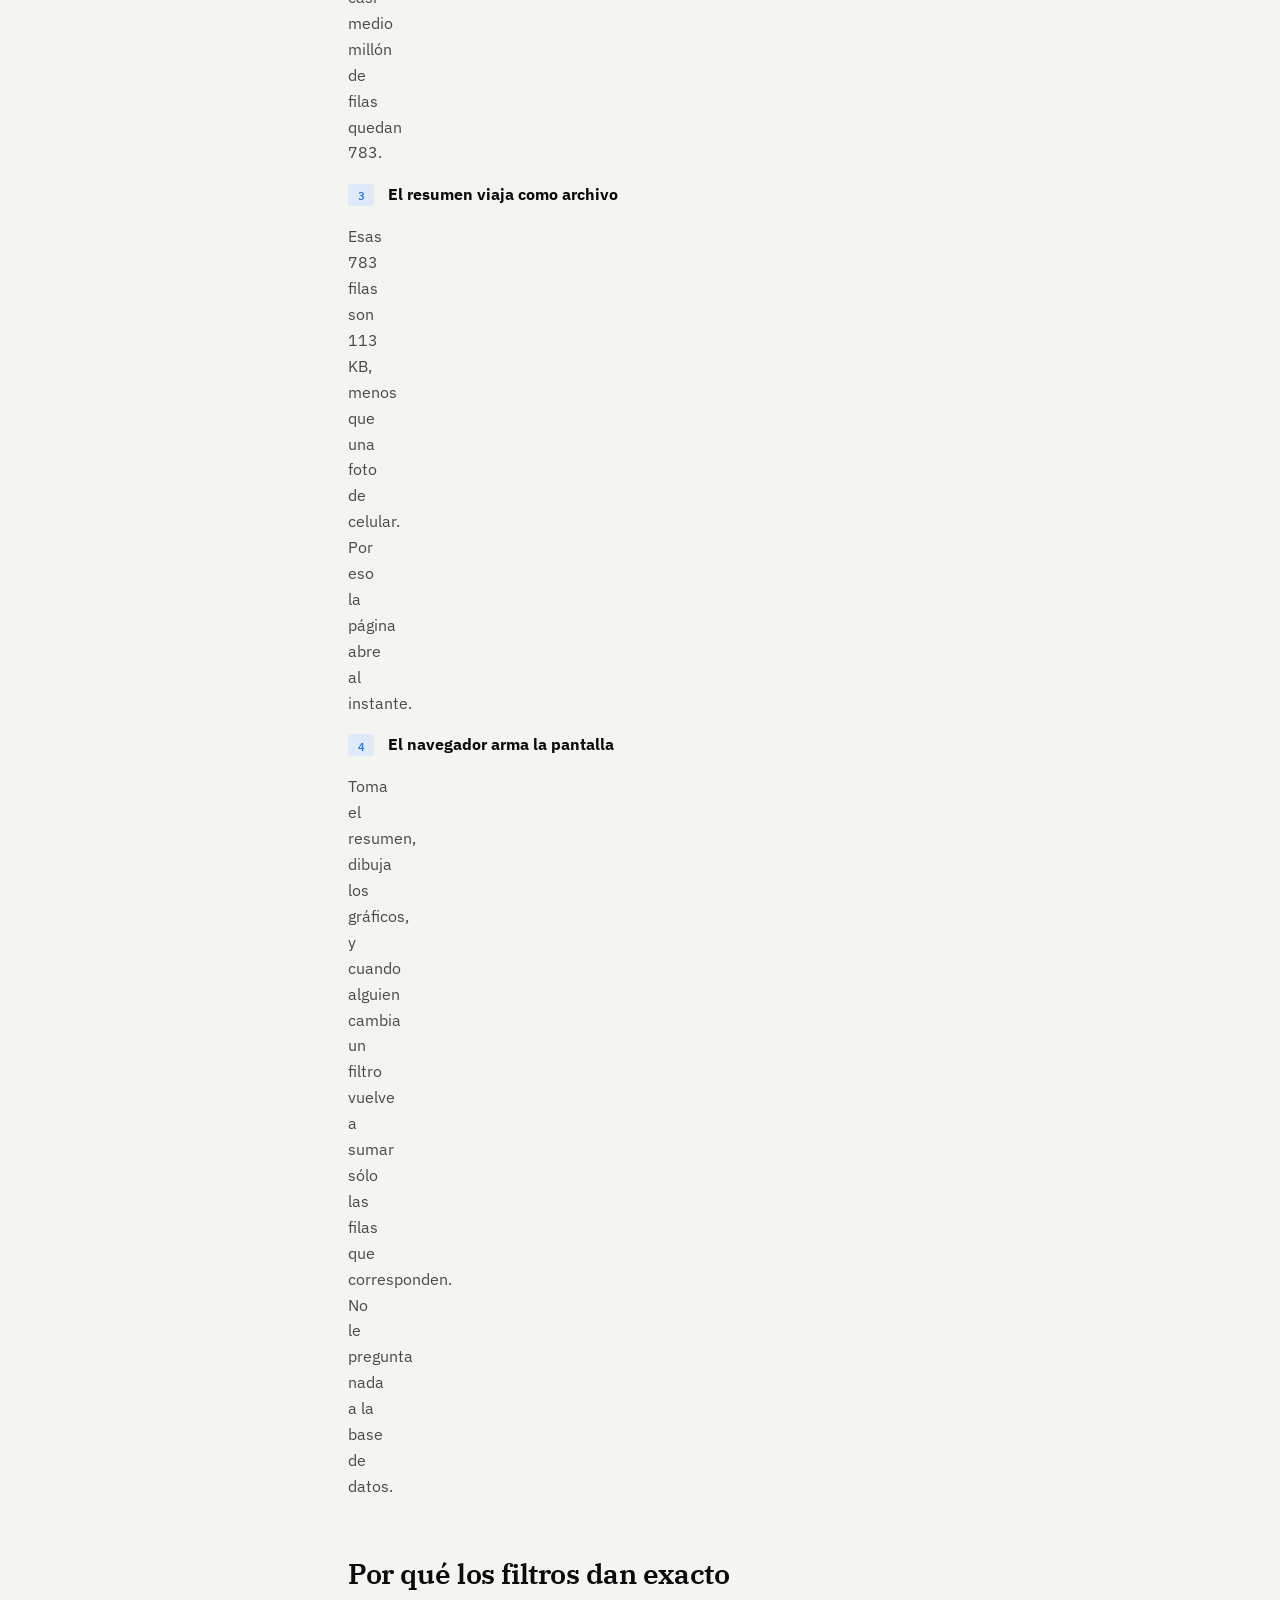
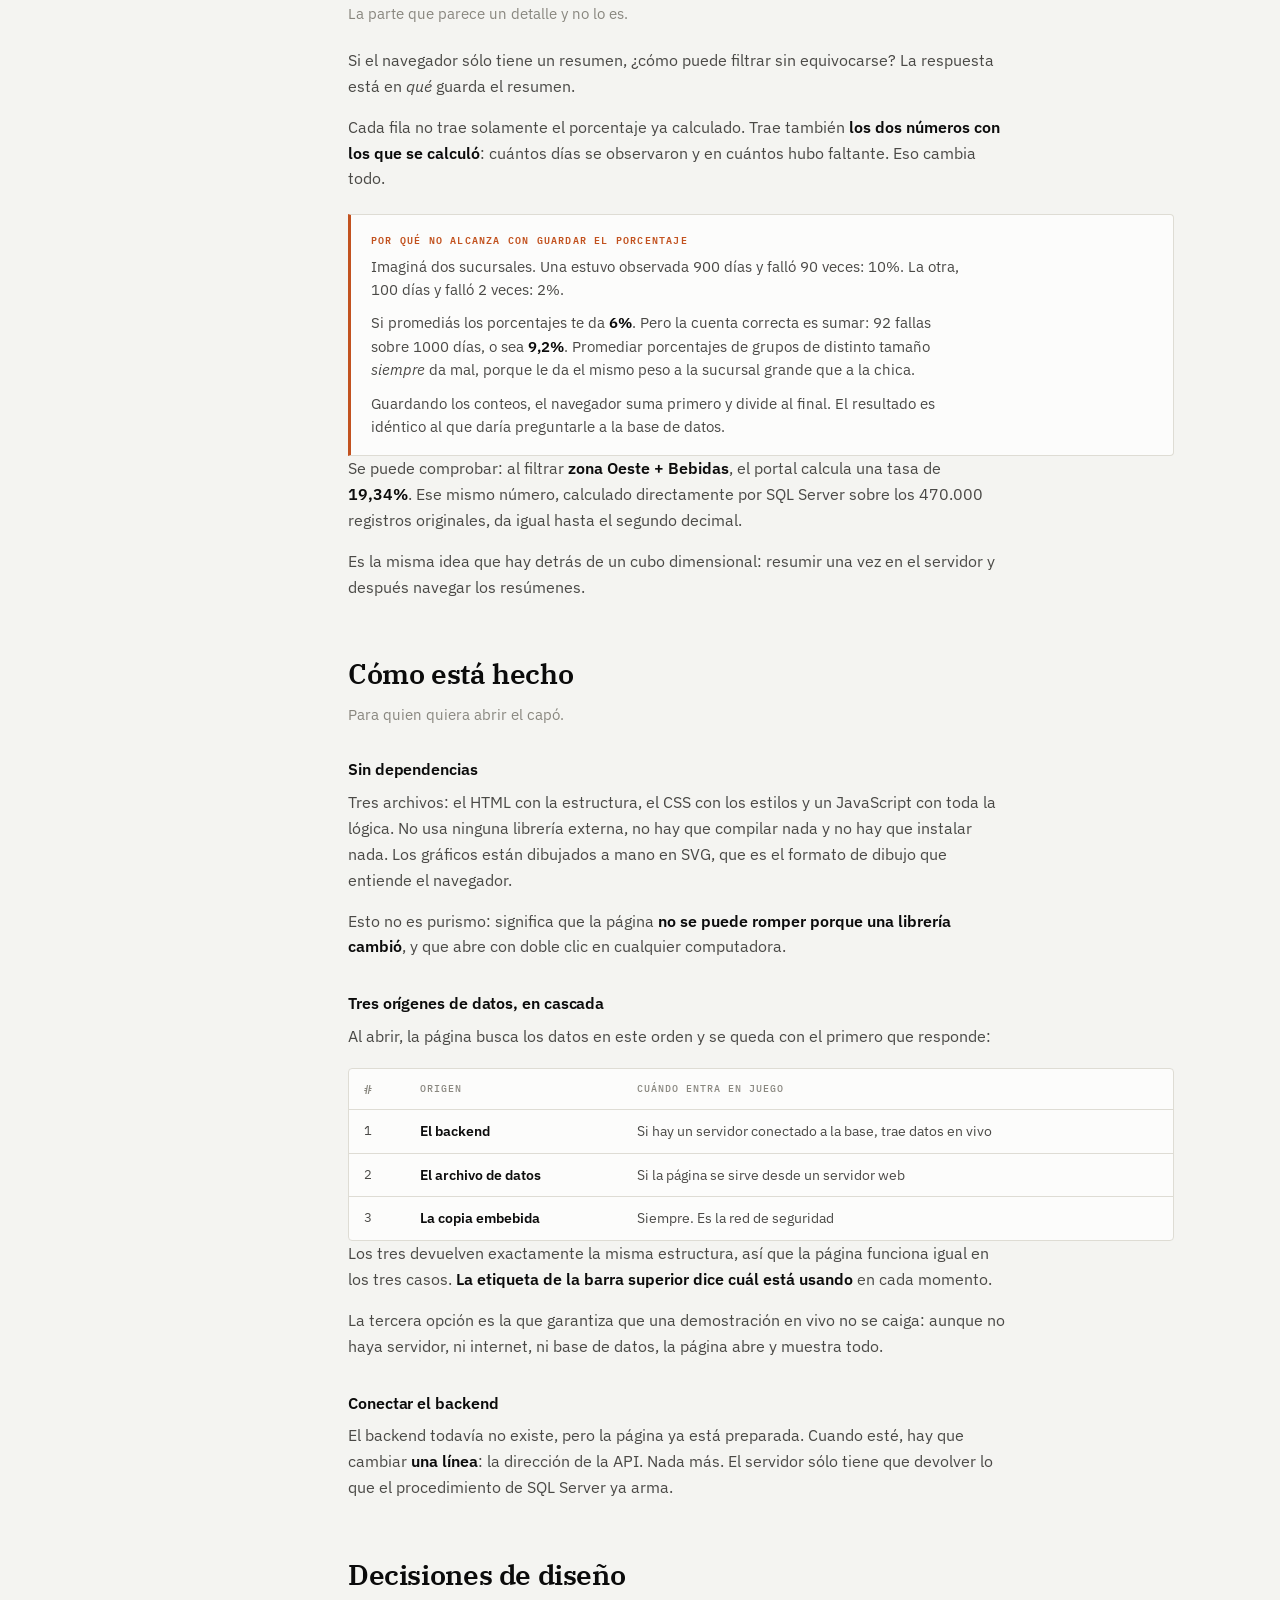
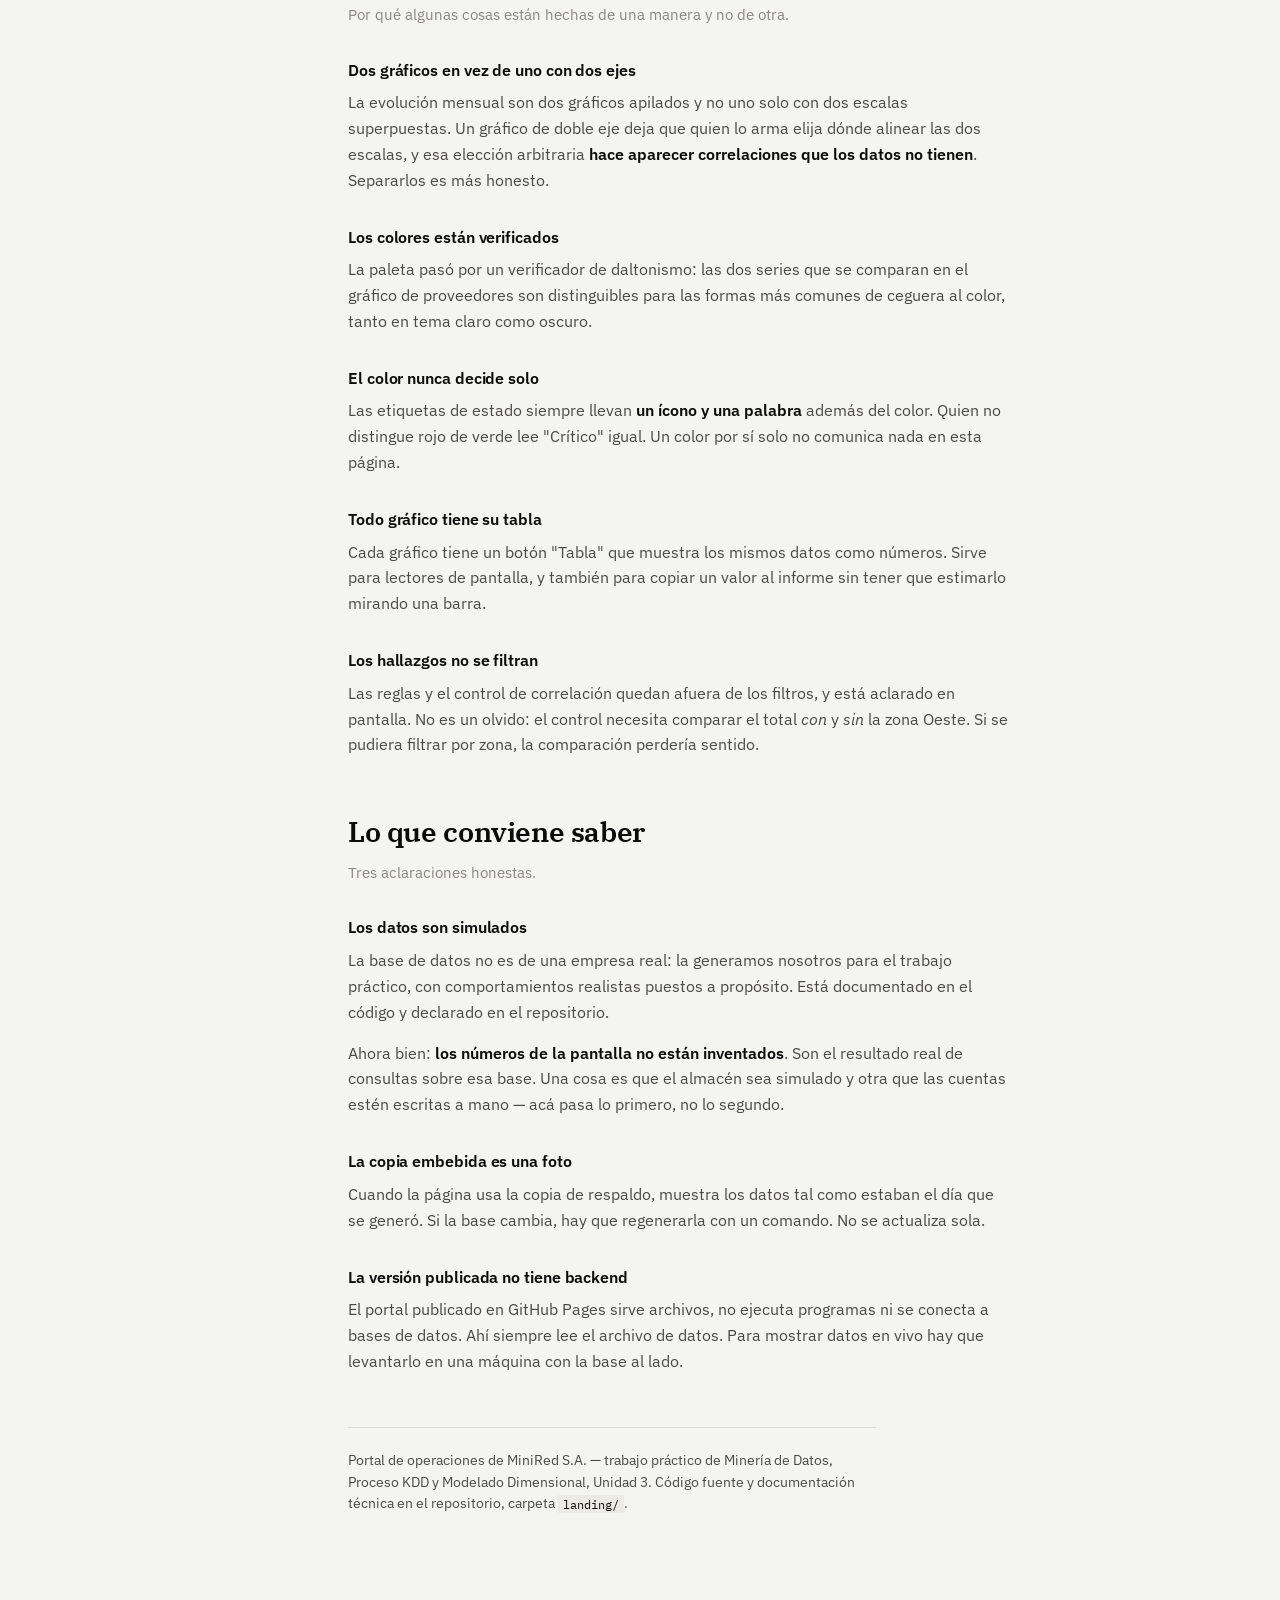
==== commit fe19fe86: "Mapa de calor: contraste del texto y leyenda válida en ambos temas Dos problemas que sólo se veían e" ====
--- a/docs/guia-portal.html
+++ b/docs/guia-portal.html
@@ -209,7 +209,7 @@
     </div>
     <div class="walk-item">
       <div class="walk-name">Mapa de calor<span>Zona × categoría</span></div>
-      <p class="walk-desc">Una grilla donde cada casilla cruza una zona con una categoría. Cuanto más oscura, más faltantes. Sirve para encontrar el cruce problemático de un vistazo: acá salta que <b>Bebidas en el Oeste</b> es el peor de todos, muy por encima del resto.</p>
+      <p class="walk-desc">Una grilla donde cada casilla cruza una zona con una categoría. Cuanto más intenso el color, más faltantes (en tema oscuro la escala sube hacia el azul brillante, no hacia el negro). Sirve para encontrar el cruce problemático de un vistazo: acá salta que <b>Bebidas en el Oeste</b> es el peor de todos, muy por encima del resto.</p>
     </div>
     <div class="walk-item">
       <div class="walk-name">Quiebre por día<span>El efecto de arrastre</span></div>
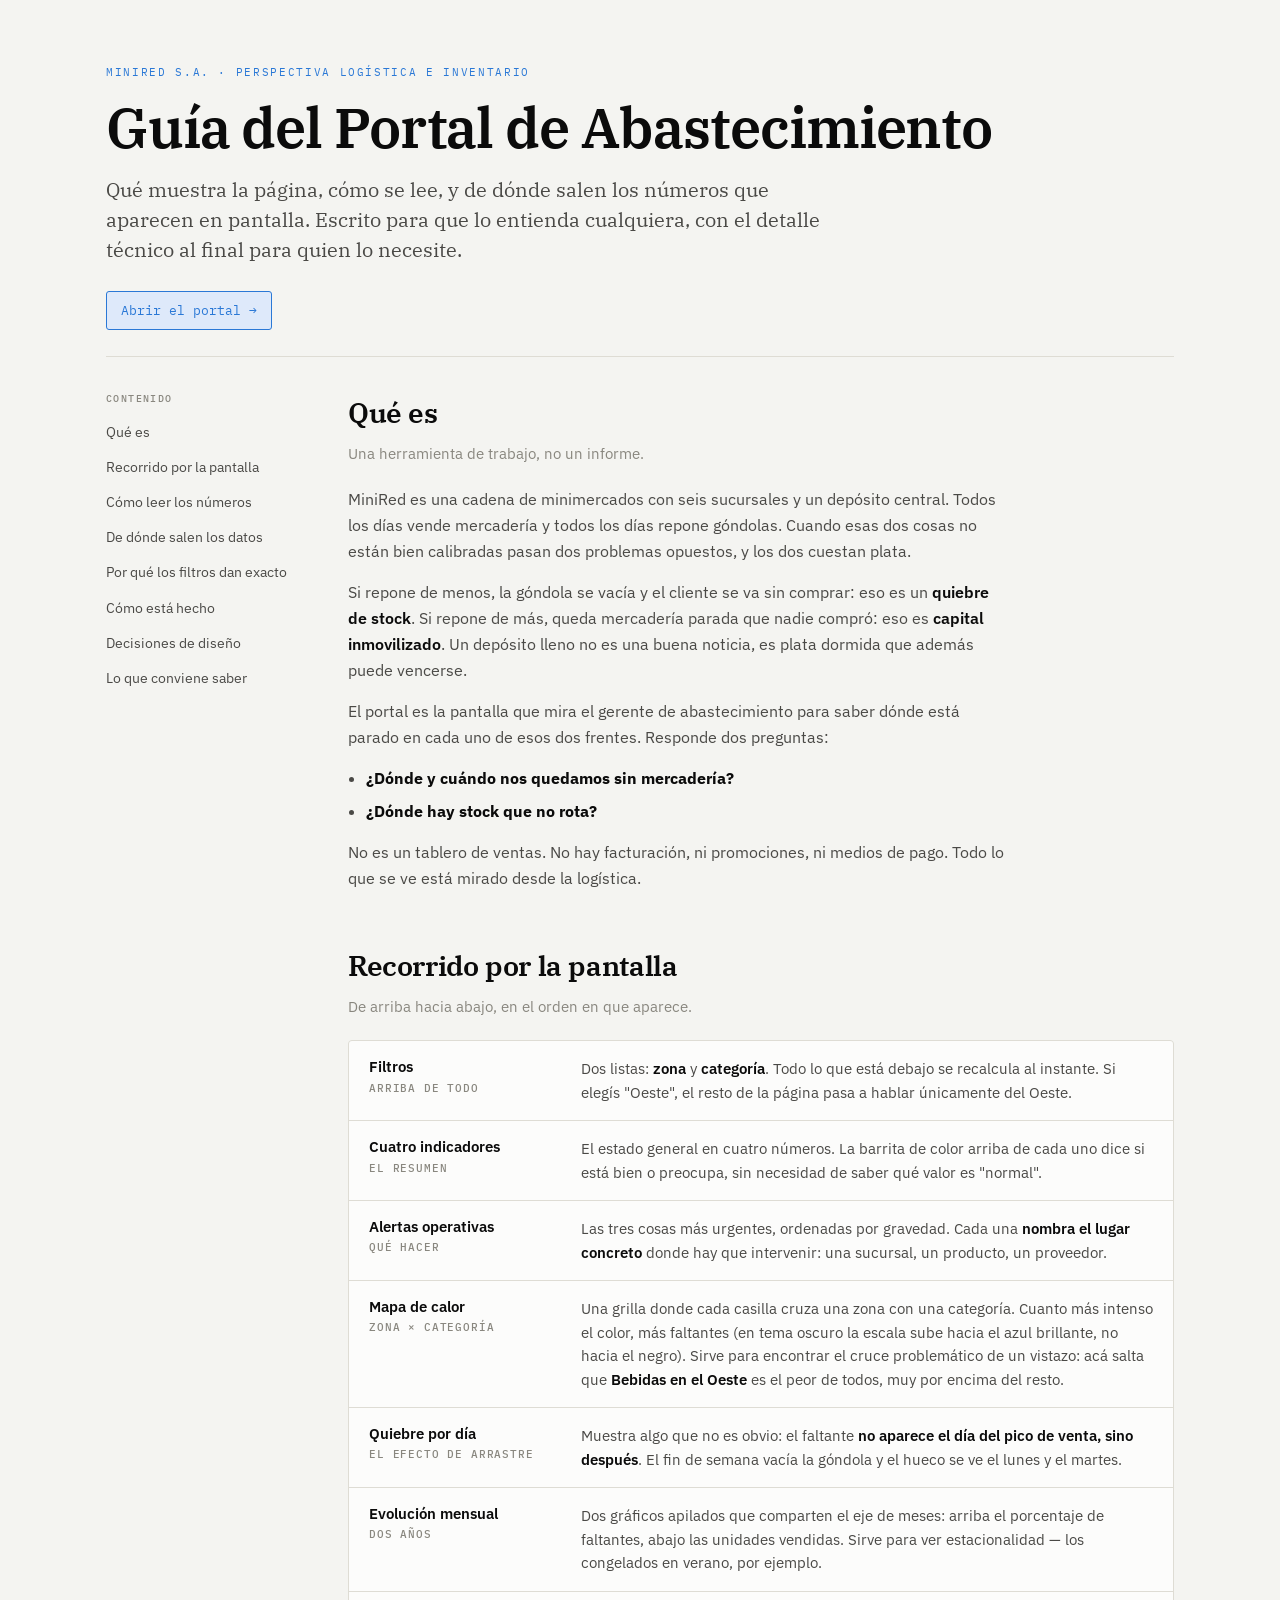
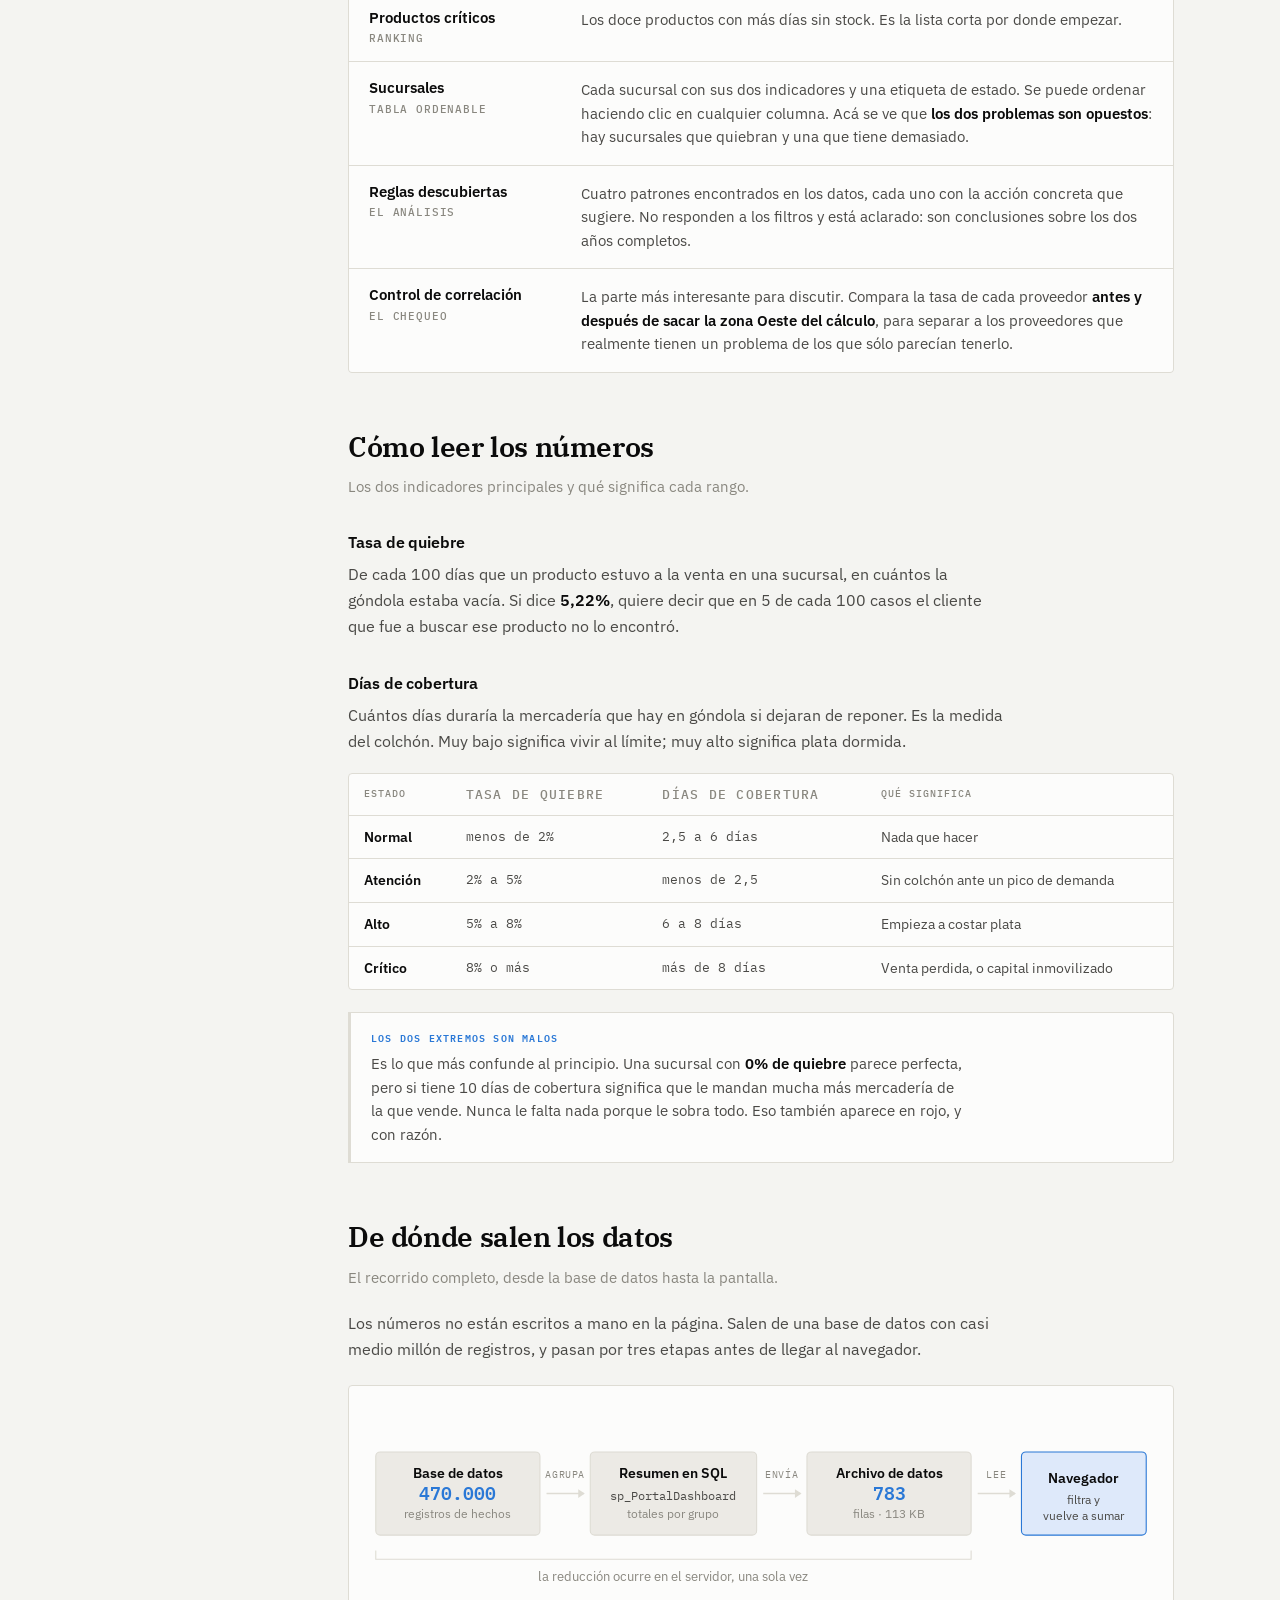
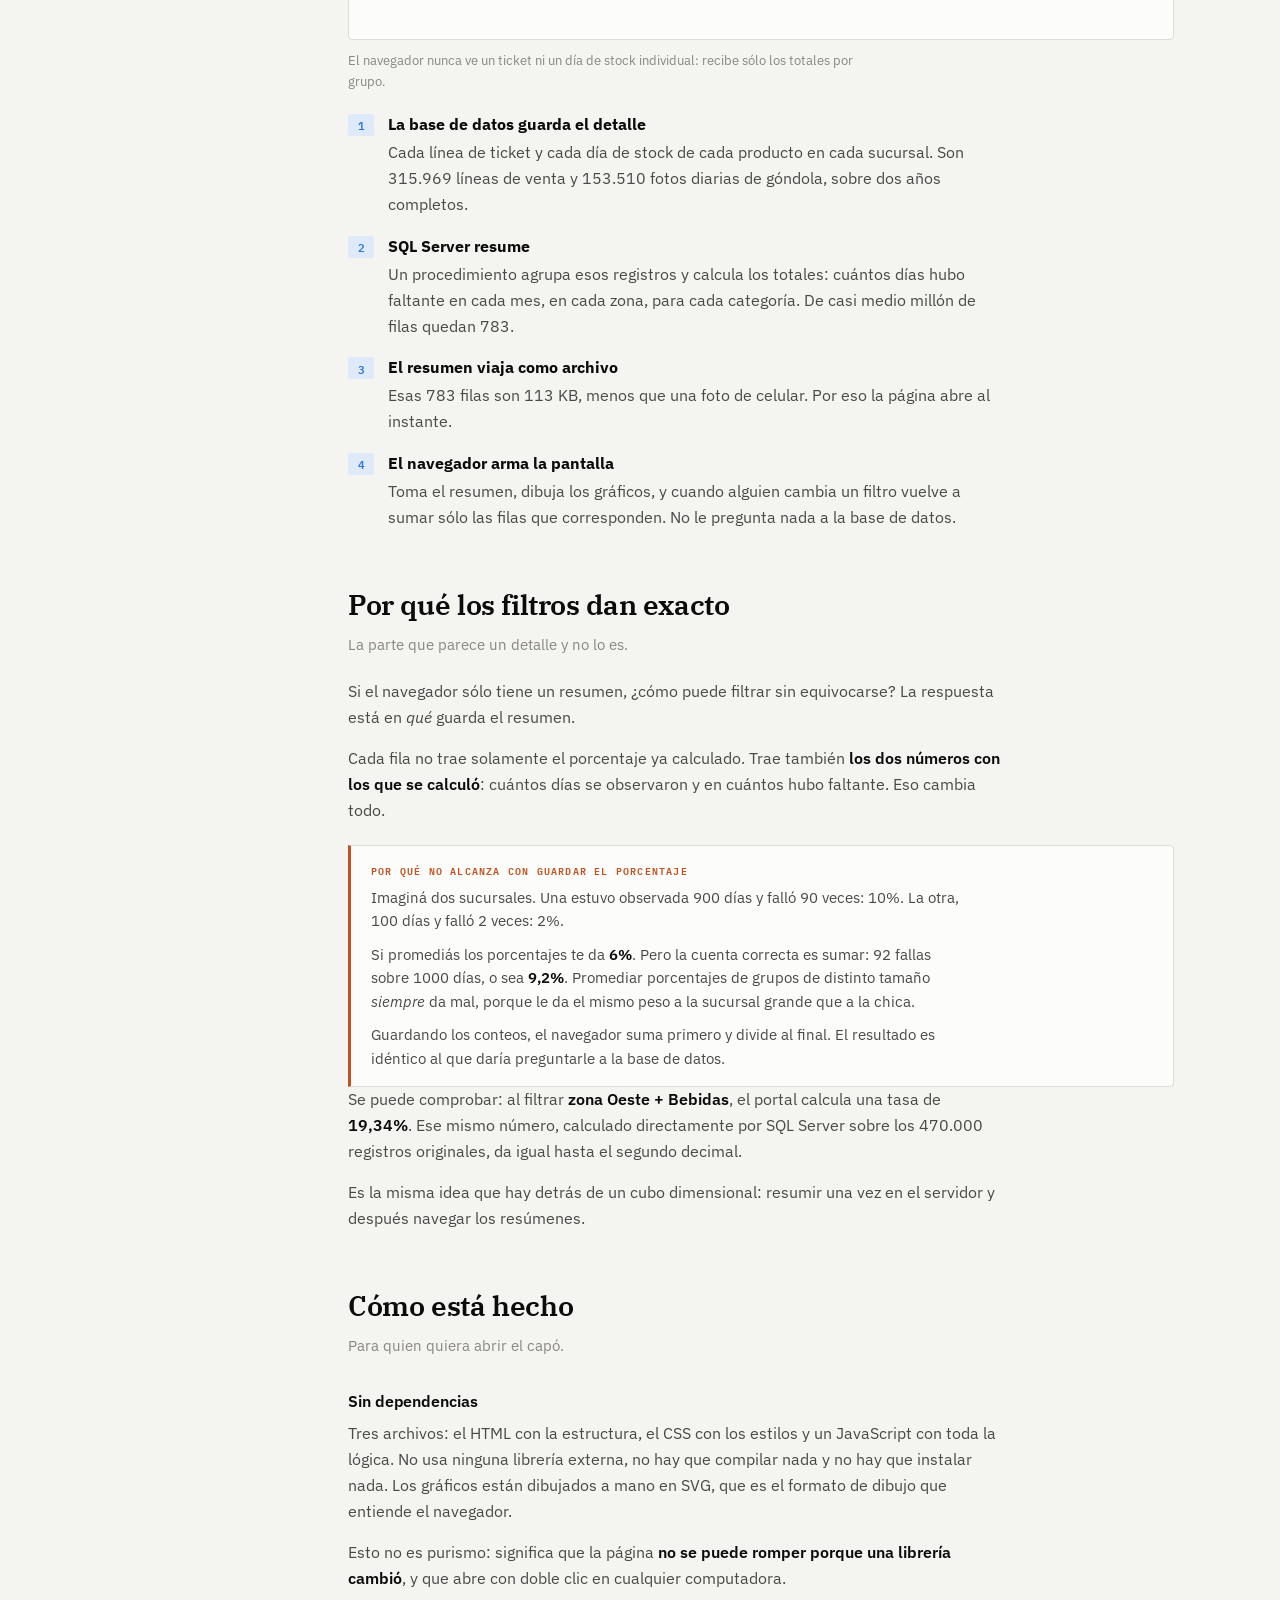
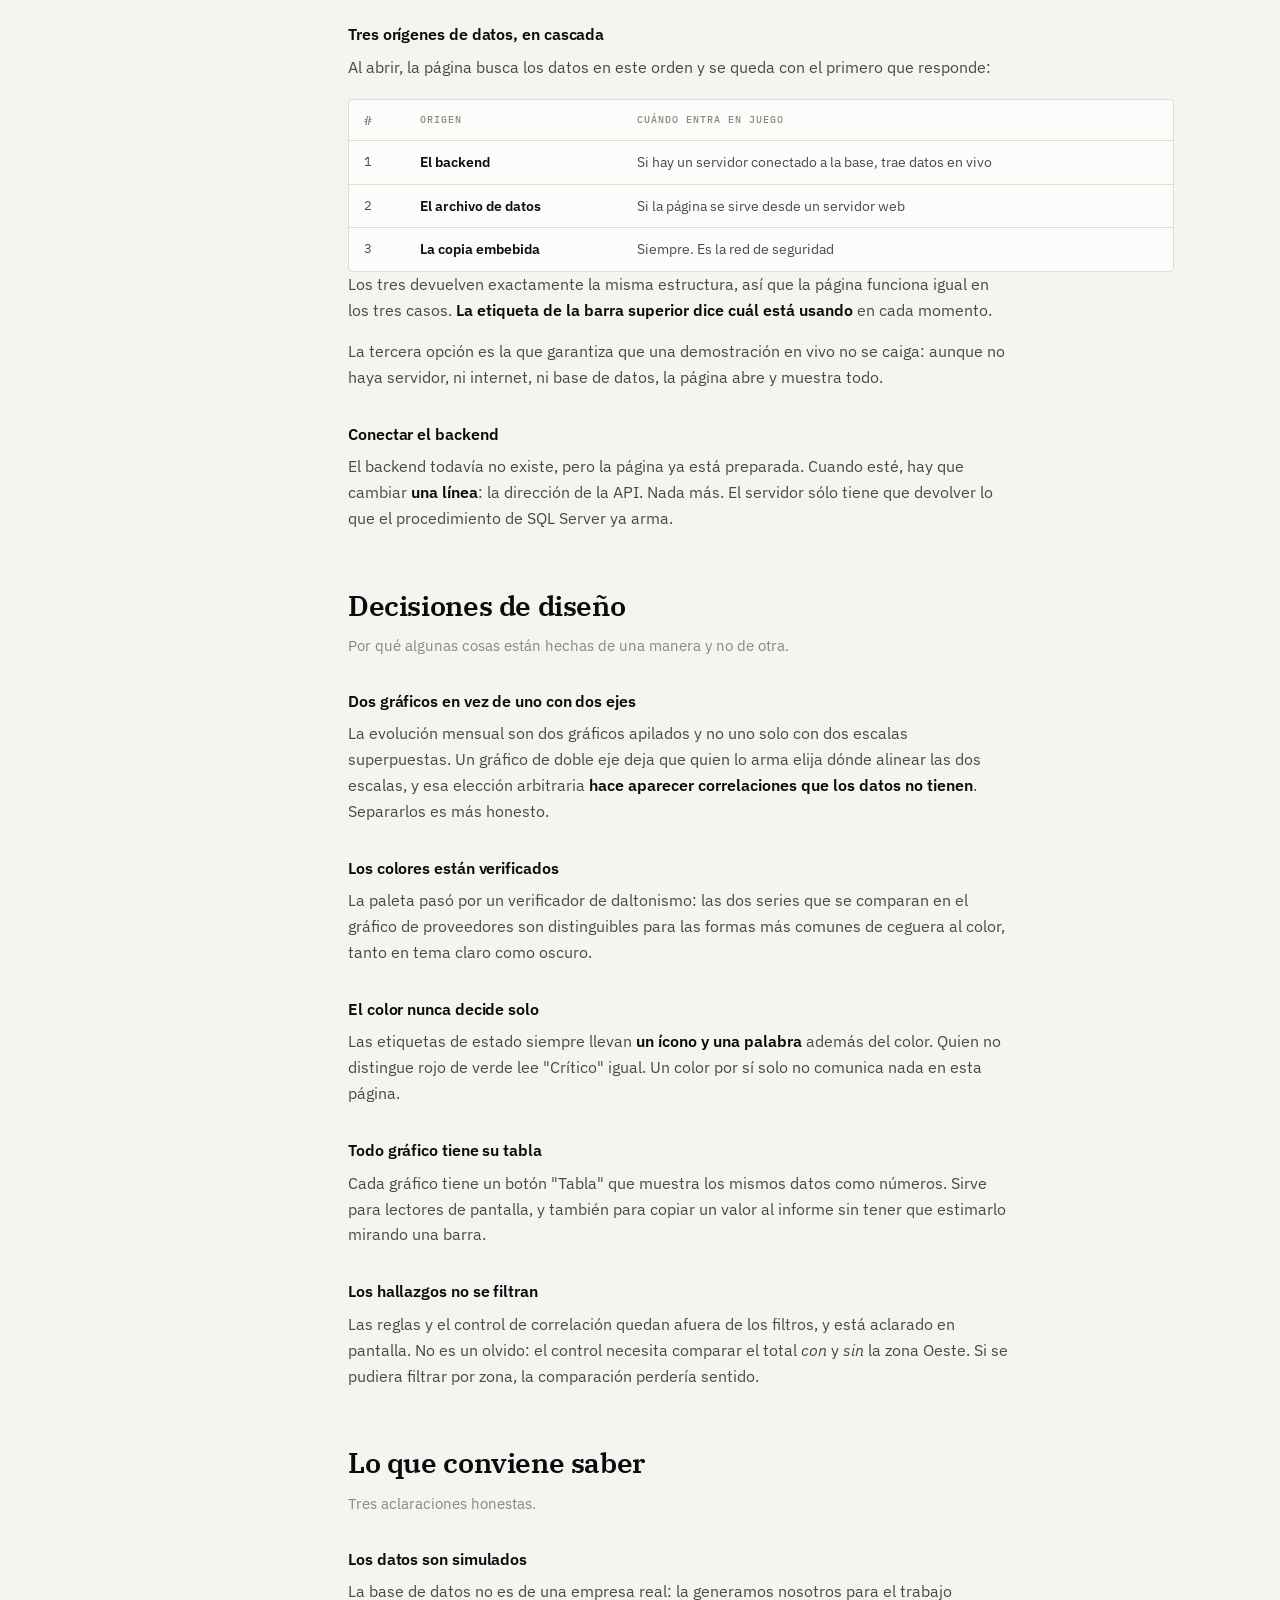
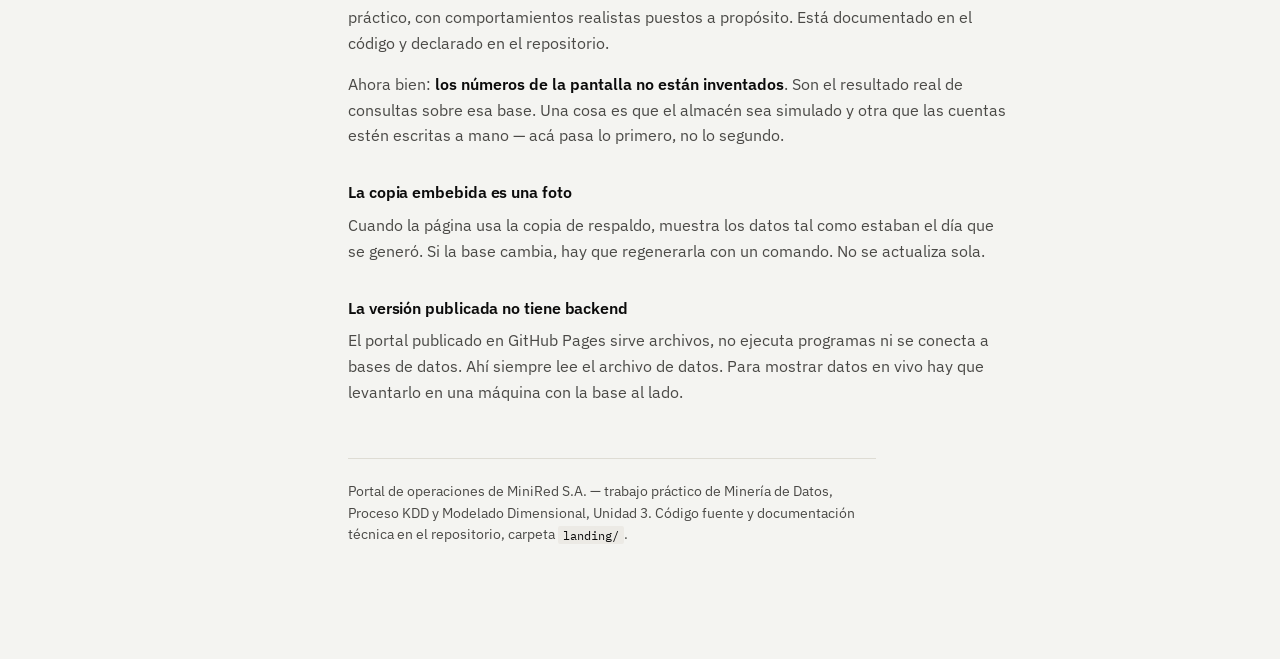
==== commit 52e2df35: "Guía: arreglar el quiebre de línea en los pasos numerados Cada paso es una grilla de dos columnas (n" ====
--- a/docs/guia-portal.html
+++ b/docs/guia-portal.html
@@ -128,6 +128,7 @@
 ol.steps{list-style:none;counter-reset:s;padding:0;margin:20px 0 0;max-width:66ch;display:flex;flex-direction:column;gap:16px}
 ol.steps li{counter-increment:s;display:grid;grid-template-columns:26px 1fr;gap:14px;margin:0}
 ol.steps li::before{content:counter(s);font-family:var(--mono);font-size:11px;font-weight:600;color:var(--accent);background:var(--accent-soft);border-radius:3px;width:26px;height:22px;display:grid;place-items:center;margin-top:2px}
+ol.steps li > div{min-width:0}
 ol.steps b{color:var(--ink);display:block;margin-bottom:2px}
 
 /* ---------- notas ---------- */
@@ -322,10 +323,10 @@
   </figure>
 
   <ol class="steps">
-    <li><b>La base de datos guarda el detalle</b> Cada línea de ticket y cada día de stock de cada producto en cada sucursal. Son 315.969 líneas de venta y 153.510 fotos diarias de góndola, sobre dos años completos.</li>
-    <li><b>SQL Server resume</b> Un procedimiento agrupa esos registros y calcula los totales: cuántos días hubo faltante en cada mes, en cada zona, para cada categoría. De casi medio millón de filas quedan 783.</li>
-    <li><b>El resumen viaja como archivo</b> Esas 783 filas son 113 KB, menos que una foto de celular. Por eso la página abre al instante.</li>
-    <li><b>El navegador arma la pantalla</b> Toma el resumen, dibuja los gráficos, y cuando alguien cambia un filtro vuelve a sumar sólo las filas que corresponden. No le pregunta nada a la base de datos.</li>
+    <li><div><b>La base de datos guarda el detalle</b> Cada línea de ticket y cada día de stock de cada producto en cada sucursal. Son 315.969 líneas de venta y 153.510 fotos diarias de góndola, sobre dos años completos.</div></li>
+    <li><div><b>SQL Server resume</b> Un procedimiento agrupa esos registros y calcula los totales: cuántos días hubo faltante en cada mes, en cada zona, para cada categoría. De casi medio millón de filas quedan 783.</div></li>
+    <li><div><b>El resumen viaja como archivo</b> Esas 783 filas son 113 KB, menos que una foto de celular. Por eso la página abre al instante.</div></li>
+    <li><div><b>El navegador arma la pantalla</b> Toma el resumen, dibuja los gráficos, y cuando alguien cambia un filtro vuelve a sumar sólo las filas que corresponden. No le pregunta nada a la base de datos.</div></li>
   </ol>
 </section>
 
